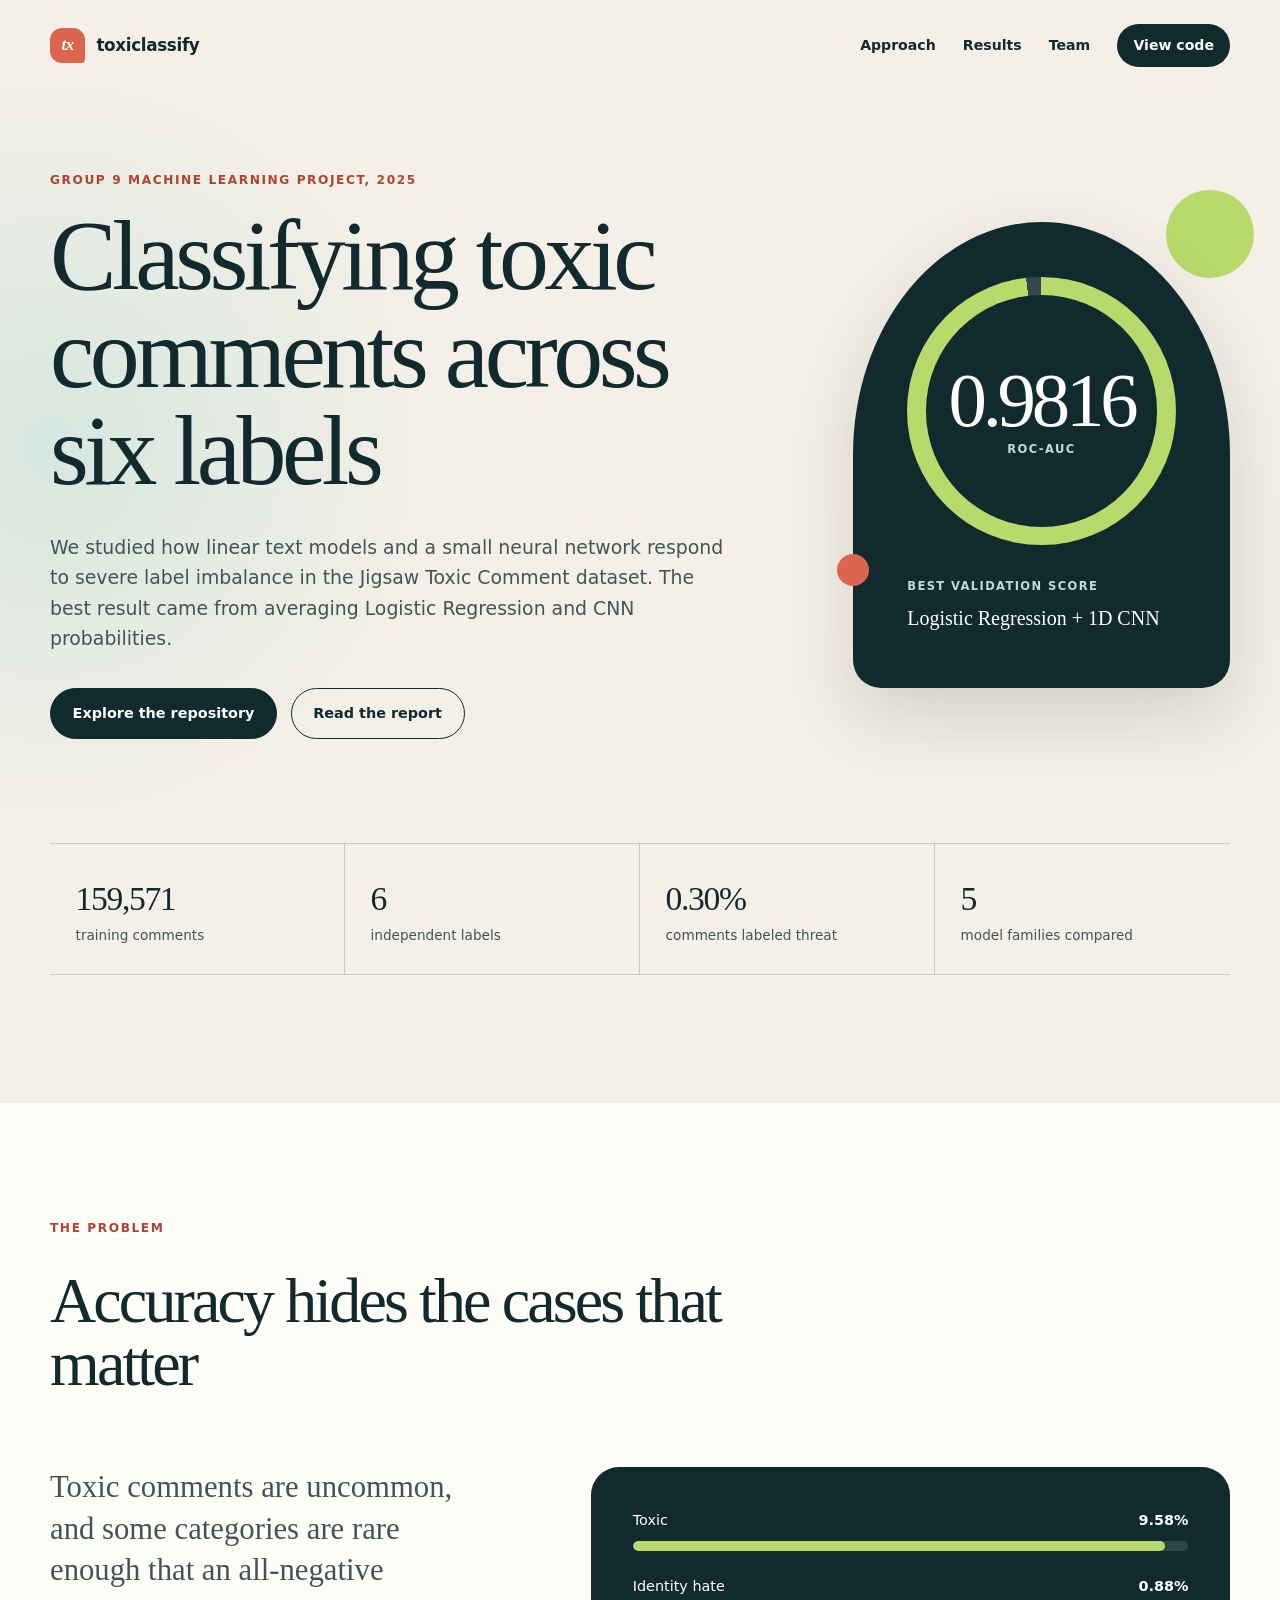
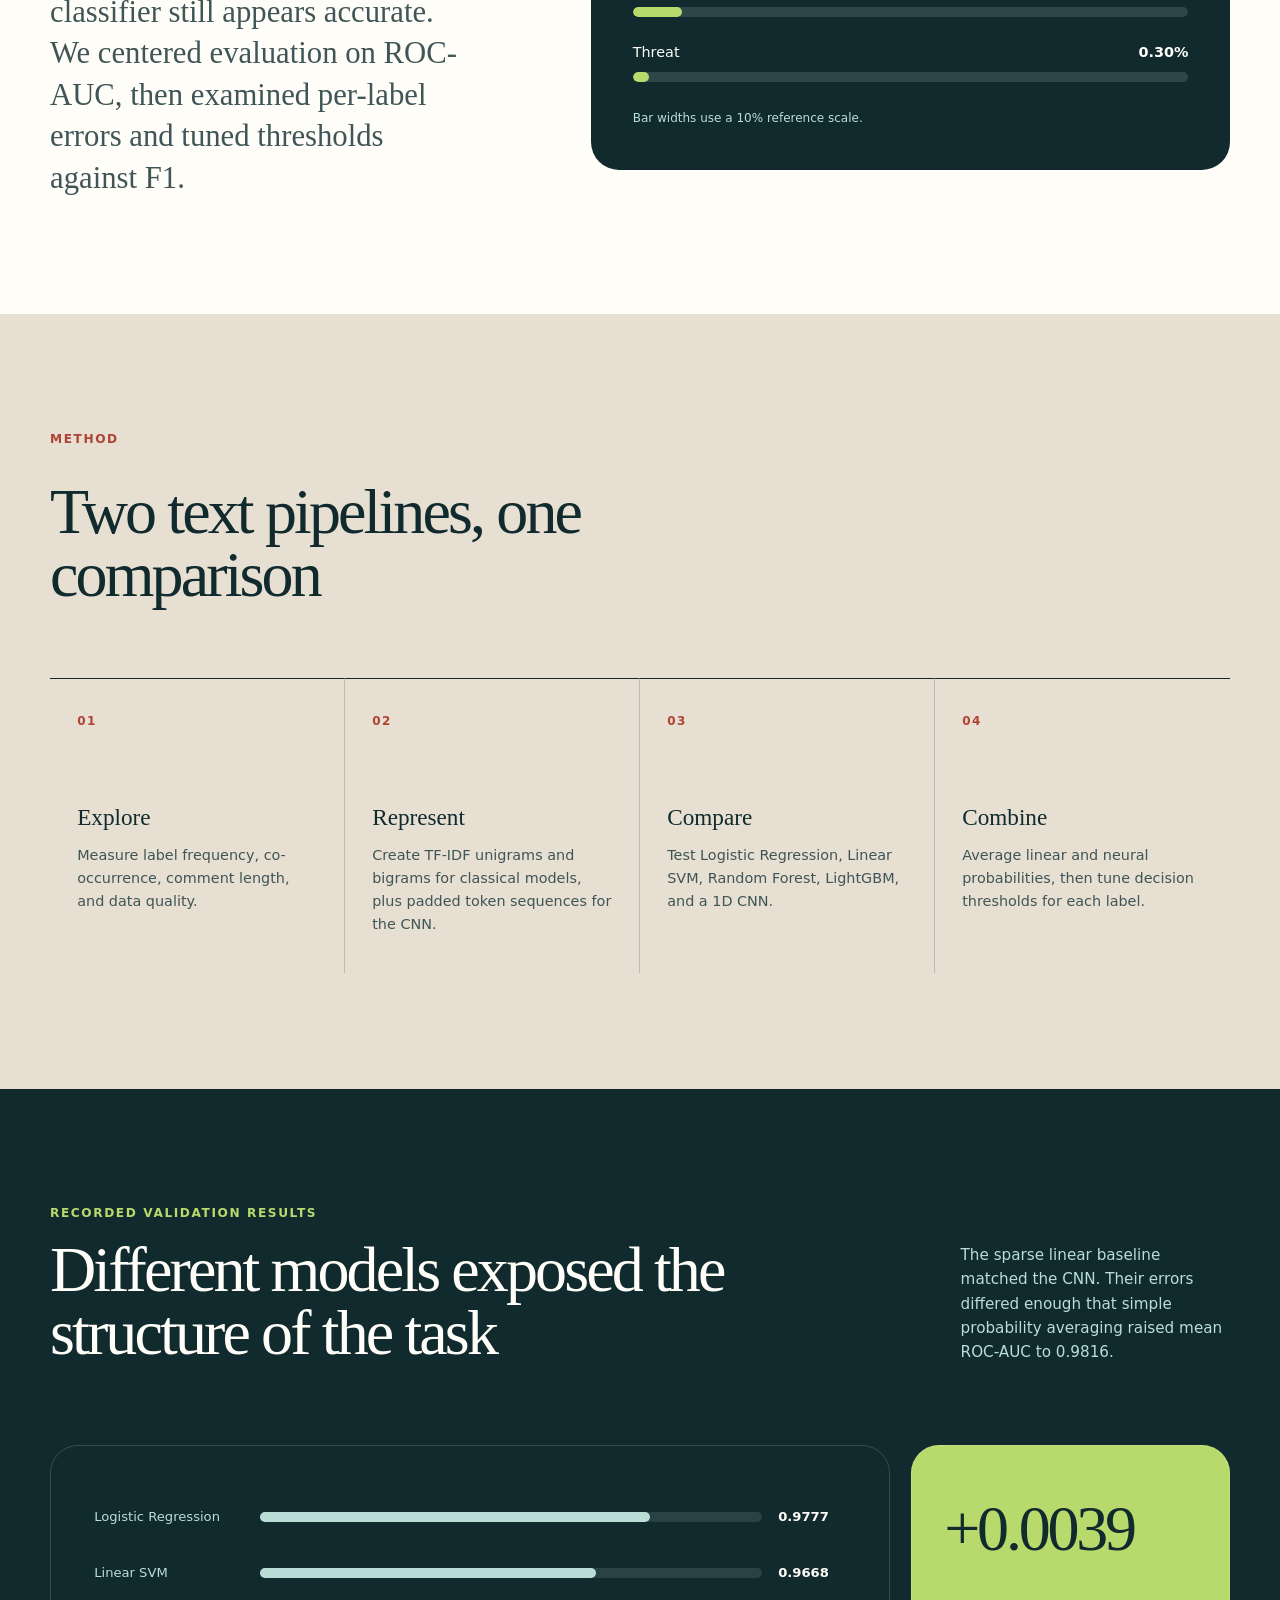
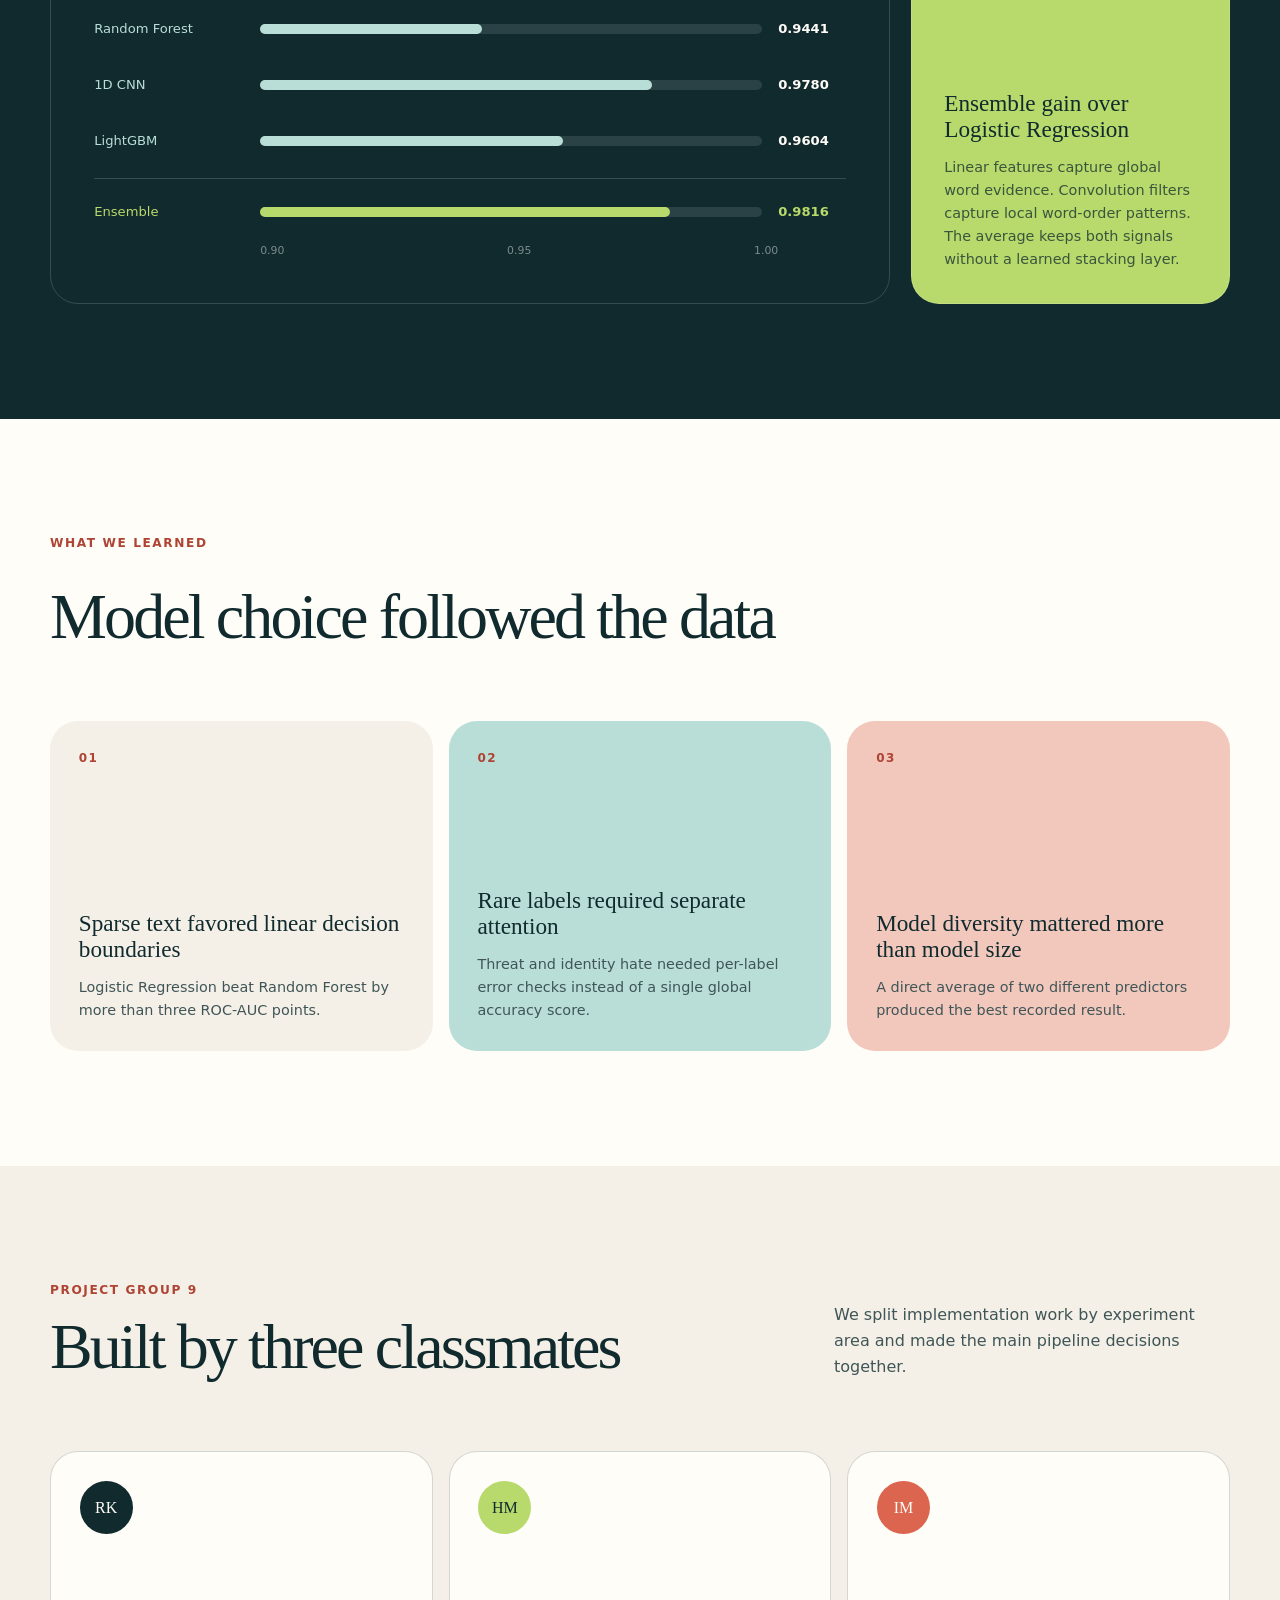
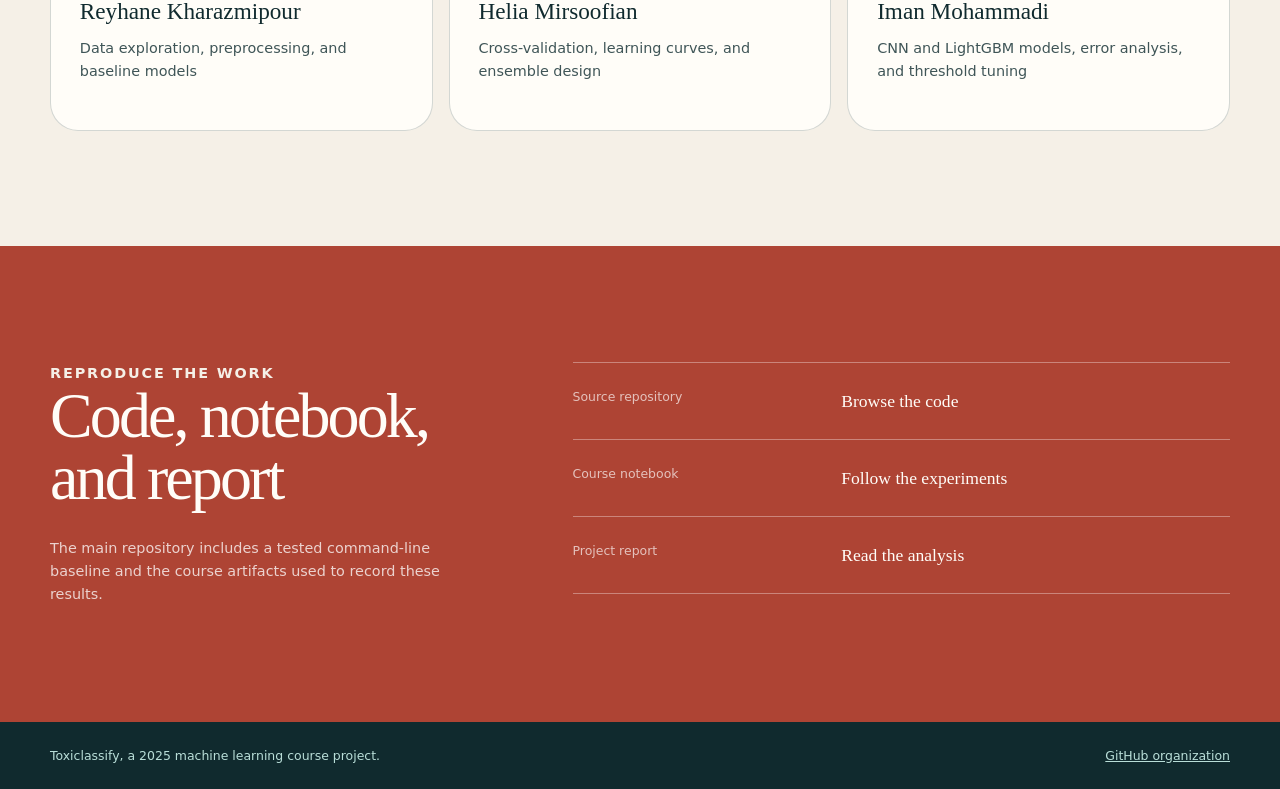
==== index.html @ 9404606c "Build project website Co-authored-by: Reyhane Kharazmipour <52654370+reyhanekhp@users.noreply.github" ====
<!doctype html>
<html lang="en">
  <head>
    <meta charset="utf-8">
    <meta name="viewport" content="width=device-width, initial-scale=1">
    <meta name="theme-color" content="#102a2e">
    <meta
      name="description"
      content="Toxiclassify is a course project comparing classical and neural models for multilabel toxic comment classification."
    >
    <meta property="og:type" content="website">
    <meta property="og:title" content="Toxiclassify">
    <meta
      property="og:description"
      content="Six-label toxic comment classification with TF-IDF, a 1D CNN, LightGBM, and ensembling."
    >
    <meta property="og:url" content="https://toxiclassify.github.io/">
    <meta name="twitter:card" content="summary">
    <link rel="canonical" href="https://toxiclassify.github.io/">
    <link rel="stylesheet" href="styles.css">
    <title>Toxiclassify | Toxic comment classification</title>
  </head>
  <body>
    <a class="skip-link" href="#main-content">Skip to the project</a>

    <header class="site-header">
      <a class="brand" href="#top" aria-label="Toxiclassify home">
        <span class="brand-mark" aria-hidden="true">tx</span>
        <span>toxiclassify</span>
      </a>
      <nav aria-label="Primary navigation">
        <a href="#approach">Approach</a>
        <a href="#results">Results</a>
        <a href="#team">Team</a>
        <a class="nav-code" href="https://github.com/toxiclassify/Main">View code</a>
      </nav>
    </header>

    <main id="main-content">
      <section class="hero" id="top">
        <div class="hero-copy">
          <p class="eyebrow">Group 9 machine learning project, 2025</p>
          <h1>Classifying toxic comments across six labels</h1>
          <p class="hero-lead">
            We studied how linear text models and a small neural network respond to severe label imbalance in the Jigsaw Toxic Comment dataset. The best result came from averaging Logistic Regression and CNN probabilities.
          </p>
          <div class="hero-actions">
            <a class="button button-primary" href="https://github.com/toxiclassify/Main">Explore the repository</a>
            <a class="button button-secondary" href="https://github.com/toxiclassify/Main/blob/main/report/toxic_comment_classification_report.pdf">Read the report</a>
          </div>
        </div>

        <aside class="score-card" aria-labelledby="best-score-title">
          <div class="score-orbit" aria-hidden="true">
            <div class="score-center">
              <strong>0.9816</strong>
              <span>ROC-AUC</span>
            </div>
          </div>
          <div>
            <p class="score-label" id="best-score-title">Best validation score</p>
            <p class="score-detail">Logistic Regression + 1D CNN</p>
          </div>
        </aside>
      </section>

      <section class="project-facts" aria-label="Dataset summary">
        <div><strong>159,571</strong><span>training comments</span></div>
        <div><strong>6</strong><span>independent labels</span></div>
        <div><strong>0.30%</strong><span>comments labeled threat</span></div>
        <div><strong>5</strong><span>model families compared</span></div>
      </section>

      <section class="section challenge" id="approach">
        <div class="section-heading">
          <p class="eyebrow">The problem</p>
          <h2>Accuracy hides the cases that matter</h2>
        </div>
        <div class="challenge-grid">
          <p class="section-intro">
            Toxic comments are uncommon, and some categories are rare enough that an all-negative classifier still appears accurate. We centered evaluation on ROC-AUC, then examined per-label errors and tuned thresholds against F1.
          </p>
          <div class="imbalance-panel" aria-label="Selected label frequencies">
            <div class="frequency">
              <div class="frequency-label"><span>Toxic</span><strong>9.58%</strong></div>
              <div class="frequency-track"><span style="width: 95.8%"></span></div>
            </div>
            <div class="frequency">
              <div class="frequency-label"><span>Identity hate</span><strong>0.88%</strong></div>
              <div class="frequency-track"><span style="width: 8.8%"></span></div>
            </div>
            <div class="frequency">
              <div class="frequency-label"><span>Threat</span><strong>0.30%</strong></div>
              <div class="frequency-track"><span style="width: 3%"></span></div>
            </div>
            <p>Bar widths use a 10% reference scale.</p>
          </div>
        </div>
      </section>

      <section class="section method-section" aria-labelledby="method-title">
        <div class="section-heading compact">
          <p class="eyebrow">Method</p>
          <h2 id="method-title">Two text pipelines, one comparison</h2>
        </div>
        <ol class="method-grid">
          <li>
            <span class="step-number">01</span>
            <h3>Explore</h3>
            <p>Measure label frequency, co-occurrence, comment length, and data quality.</p>
          </li>
          <li>
            <span class="step-number">02</span>
            <h3>Represent</h3>
            <p>Create TF-IDF unigrams and bigrams for classical models, plus padded token sequences for the CNN.</p>
          </li>
          <li>
            <span class="step-number">03</span>
            <h3>Compare</h3>
            <p>Test Logistic Regression, Linear SVM, Random Forest, LightGBM, and a 1D CNN.</p>
          </li>
          <li>
            <span class="step-number">04</span>
            <h3>Combine</h3>
            <p>Average linear and neural probabilities, then tune decision thresholds for each label.</p>
          </li>
        </ol>
      </section>

      <section class="section results-section" id="results">
        <div class="section-heading results-heading">
          <div>
            <p class="eyebrow">Recorded validation results</p>
            <h2>Different models exposed the structure of the task</h2>
          </div>
          <p>
            The sparse linear baseline matched the CNN. Their errors differed enough that simple probability averaging raised mean ROC-AUC to 0.9816.
          </p>
        </div>

        <div class="results-layout">
          <div
            class="model-chart"
            role="img"
            aria-label="Mean ROC-AUC by model: Logistic Regression 0.9777, Linear SVM 0.9668, Random Forest 0.9441, CNN 0.9780, LightGBM 0.9604, and ensemble 0.9816."
          >
            <div class="chart-row">
              <span class="model-name">Logistic Regression</span>
              <div class="bar-track"><span class="bar" style="--score: 77.7%"></span></div>
              <strong>0.9777</strong>
            </div>
            <div class="chart-row">
              <span class="model-name">Linear SVM</span>
              <div class="bar-track"><span class="bar" style="--score: 66.8%"></span></div>
              <strong>0.9668</strong>
            </div>
            <div class="chart-row">
              <span class="model-name">Random Forest</span>
              <div class="bar-track"><span class="bar" style="--score: 44.1%"></span></div>
              <strong>0.9441</strong>
            </div>
            <div class="chart-row">
              <span class="model-name">1D CNN</span>
              <div class="bar-track"><span class="bar" style="--score: 78%"></span></div>
              <strong>0.9780</strong>
            </div>
            <div class="chart-row">
              <span class="model-name">LightGBM</span>
              <div class="bar-track"><span class="bar" style="--score: 60.4%"></span></div>
              <strong>0.9604</strong>
            </div>
            <div class="chart-row best">
              <span class="model-name">Ensemble</span>
              <div class="bar-track"><span class="bar" style="--score: 81.6%"></span></div>
              <strong>0.9816</strong>
            </div>
            <div class="chart-axis" aria-hidden="true">
              <span>0.90</span><span>0.95</span><span>1.00</span>
            </div>
          </div>

          <aside class="finding-card">
            <p class="finding-number">+0.0039</p>
            <h3>Ensemble gain over Logistic Regression</h3>
            <p>
              Linear features capture global word evidence. Convolution filters capture local word-order patterns. The average keeps both signals without a learned stacking layer.
            </p>
          </aside>
        </div>
      </section>

      <section class="section decisions-section">
        <div class="section-heading compact">
          <p class="eyebrow">What we learned</p>
          <h2>Model choice followed the data</h2>
        </div>
        <div class="decision-grid">
          <article>
            <span>01</span>
            <h3>Sparse text favored linear decision boundaries</h3>
            <p>Logistic Regression beat Random Forest by more than three ROC-AUC points.</p>
          </article>
          <article>
            <span>02</span>
            <h3>Rare labels required separate attention</h3>
            <p>Threat and identity hate needed per-label error checks instead of a single global accuracy score.</p>
          </article>
          <article>
            <span>03</span>
            <h3>Model diversity mattered more than model size</h3>
            <p>A direct average of two different predictors produced the best recorded result.</p>
          </article>
        </div>
      </section>

      <section class="section team-section" id="team">
        <div class="section-heading team-heading">
          <div>
            <p class="eyebrow">Project Group 9</p>
            <h2>Built by three classmates</h2>
          </div>
          <p>We split implementation work by experiment area and made the main pipeline decisions together.</p>
        </div>
        <div class="team-grid">
          <article class="person-card">
            <span class="initials" aria-hidden="true">RK</span>
            <h3>Reyhane Kharazmipour</h3>
            <p>Data exploration, preprocessing, and baseline models</p>
          </article>
          <article class="person-card">
            <span class="initials" aria-hidden="true">HM</span>
            <h3>Helia Mirsoofian</h3>
            <p>Cross-validation, learning curves, and ensemble design</p>
          </article>
          <article class="person-card">
            <span class="initials" aria-hidden="true">IM</span>
            <h3>Iman Mohammadi</h3>
            <p>CNN and LightGBM models, error analysis, and threshold tuning</p>
          </article>
        </div>
      </section>

      <section class="section resources-section" aria-labelledby="resources-title">
        <div>
          <p class="eyebrow">Reproduce the work</p>
          <h2 id="resources-title">Code, notebook, and report</h2>
          <p>The main repository includes a tested command-line baseline and the course artifacts used to record these results.</p>
        </div>
        <div class="resource-links">
          <a href="https://github.com/toxiclassify/Main">
            <span>Source repository</span>
            <strong>Browse the code</strong>
          </a>
          <a href="https://github.com/toxiclassify/Main/blob/main/notebooks/toxic_comment_classification.ipynb">
            <span>Course notebook</span>
            <strong>Follow the experiments</strong>
          </a>
          <a href="https://github.com/toxiclassify/Main/blob/main/report/toxic_comment_classification_report.pdf">
            <span>Project report</span>
            <strong>Read the analysis</strong>
          </a>
        </div>
      </section>
    </main>

    <footer>
      <p>Toxiclassify, a 2025 machine learning course project.</p>
      <a href="https://github.com/toxiclassify">GitHub organization</a>
    </footer>
  </body>
</html>
---- styles.css ----
:root {
  --ink: #102a2e;
  --ink-soft: #3f5557;
  --paper: #f5f0e7;
  --paper-deep: #e7dfd1;
  --white: #fffdf8;
  --coral: #db654f;
  --coral-dark: #ae4434;
  --lime: #b8d96b;
  --aqua: #b9ded8;
  --line: rgba(16, 42, 46, 0.18);
  --shadow: 0 28px 70px rgba(16, 42, 46, 0.16);
  --radius: 28px;
}

* {
  box-sizing: border-box;
}

html {
  scroll-behavior: smooth;
}

body {
  margin: 0;
  color: var(--ink);
  background:
    radial-gradient(circle at 4% 8%, rgba(185, 222, 216, 0.5), transparent 25rem),
    var(--paper);
  font-family: Inter, ui-sans-serif, system-ui, -apple-system, BlinkMacSystemFont, "Segoe UI", sans-serif;
  line-height: 1.6;
}

a {
  color: inherit;
}

.skip-link {
  position: fixed;
  top: 0.75rem;
  left: 0.75rem;
  z-index: 100;
  padding: 0.7rem 1rem;
  color: var(--white);
  background: var(--ink);
  border-radius: 999px;
  transform: translateY(-160%);
  transition: transform 160ms ease;
}

.skip-link:focus {
  transform: translateY(0);
}

.site-header {
  width: min(1180px, calc(100% - 2.5rem));
  margin: 0 auto;
  padding: 1.5rem 0;
  display: flex;
  align-items: center;
  justify-content: space-between;
  gap: 2rem;
}

.brand {
  display: inline-flex;
  align-items: center;
  gap: 0.7rem;
  font-size: 1.05rem;
  font-weight: 800;
  letter-spacing: -0.02em;
  text-decoration: none;
}

.brand-mark {
  width: 2.2rem;
  aspect-ratio: 1;
  display: grid;
  place-items: center;
  color: var(--white);
  background: var(--coral);
  border-radius: 0.75rem 0.75rem 0.25rem 0.75rem;
  font-family: Georgia, "Times New Roman", serif;
  font-size: 1.05rem;
  font-style: italic;
}

nav {
  display: flex;
  align-items: center;
  gap: 1.7rem;
  font-size: 0.88rem;
  font-weight: 700;
}

nav a {
  text-decoration: none;
}

nav a:not(.nav-code):hover,
nav a:not(.nav-code):focus-visible {
  color: var(--coral-dark);
}

.nav-code {
  padding: 0.65rem 1rem;
  color: var(--white);
  background: var(--ink);
  border-radius: 999px;
}

.nav-code:hover,
.nav-code:focus-visible {
  background: var(--coral-dark);
}

main {
  overflow: hidden;
}

.hero {
  width: min(1180px, calc(100% - 2.5rem));
  min-height: 690px;
  margin: 0 auto;
  display: grid;
  grid-template-columns: minmax(0, 1.3fr) minmax(320px, 0.7fr);
  align-items: center;
  gap: clamp(3rem, 8vw, 8rem);
  padding: 5rem 0 6.5rem;
}

.eyebrow {
  margin: 0 0 1rem;
  color: var(--coral-dark);
  font-size: 0.76rem;
  font-weight: 850;
  letter-spacing: 0.13em;
  text-transform: uppercase;
}

h1,
h2 {
  margin: 0;
  font-family: Georgia, "Times New Roman", serif;
  font-weight: 500;
  letter-spacing: -0.045em;
  line-height: 0.98;
}

h1 {
  max-width: 760px;
  font-size: clamp(3.7rem, 7.8vw, 7.1rem);
}

h2 {
  max-width: 760px;
  font-size: clamp(2.45rem, 5vw, 4.8rem);
}

.hero-lead {
  max-width: 690px;
  margin: 2rem 0 0;
  color: var(--ink-soft);
  font-size: clamp(1rem, 1.5vw, 1.18rem);
}

.hero-actions {
  margin-top: 2.2rem;
  display: flex;
  flex-wrap: wrap;
  gap: 0.85rem;
}

.button {
  display: inline-flex;
  align-items: center;
  justify-content: center;
  min-height: 3.2rem;
  padding: 0.8rem 1.35rem;
  border: 1px solid var(--ink);
  border-radius: 999px;
  font-size: 0.9rem;
  font-weight: 800;
  text-decoration: none;
  transition: transform 160ms ease, background 160ms ease, color 160ms ease;
}

.button:hover,
.button:focus-visible {
  transform: translateY(-2px);
}

.button-primary {
  color: var(--white);
  background: var(--ink);
}

.button-primary:hover,
.button-primary:focus-visible {
  background: var(--coral-dark);
  border-color: var(--coral-dark);
}

.button-secondary:hover,
.button-secondary:focus-visible {
  color: var(--white);
  background: var(--ink);
}

.score-card {
  position: relative;
  padding: clamp(2rem, 5vw, 3.4rem);
  display: grid;
  gap: 2rem;
  color: var(--white);
  background: var(--ink);
  border-radius: 50% 50% var(--radius) var(--radius);
  box-shadow: var(--shadow);
}

.score-card::before,
.score-card::after {
  position: absolute;
  content: "";
  border-radius: 50%;
}

.score-card::before {
  width: 5.5rem;
  height: 5.5rem;
  top: -2rem;
  right: -1.5rem;
  z-index: -1;
  background: var(--lime);
}

.score-card::after {
  width: 2rem;
  height: 2rem;
  bottom: 22%;
  left: -1rem;
  background: var(--coral);
}

.score-orbit {
  width: min(100%, 290px);
  margin: 0 auto;
  aspect-ratio: 1;
  padding: 1.15rem;
  display: grid;
  place-items: center;
  background: conic-gradient(var(--lime) 0 98.16%, rgba(255, 255, 255, 0.14) 98.16% 100%);
  border-radius: 50%;
}

.score-center {
  width: 100%;
  height: 100%;
  display: grid;
  place-content: center;
  text-align: center;
  background: var(--ink);
  border-radius: 50%;
}

.score-center strong {
  font-family: Georgia, "Times New Roman", serif;
  font-size: clamp(2.8rem, 6vw, 4.9rem);
  font-weight: 500;
  letter-spacing: -0.055em;
  line-height: 1;
}

.score-center span,
.score-label {
  color: var(--aqua);
  font-size: 0.72rem;
  font-weight: 850;
  letter-spacing: 0.12em;
  text-transform: uppercase;
}

.score-label,
.score-detail {
  margin: 0;
}

.score-detail {
  margin-top: 0.4rem;
  font-family: Georgia, "Times New Roman", serif;
  font-size: 1.25rem;
}

.project-facts {
  width: min(1180px, calc(100% - 2.5rem));
  margin: 0 auto 8rem;
  display: grid;
  grid-template-columns: repeat(4, 1fr);
  border-top: 1px solid var(--line);
  border-bottom: 1px solid var(--line);
}

.project-facts div {
  min-height: 130px;
  padding: 1.6rem;
  display: grid;
  align-content: center;
  border-right: 1px solid var(--line);
}

.project-facts div:last-child {
  border-right: 0;
}

.project-facts strong {
  font-family: Georgia, "Times New Roman", serif;
  font-size: 2.1rem;
  font-weight: 500;
  letter-spacing: -0.04em;
}

.project-facts span {
  color: var(--ink-soft);
  font-size: 0.85rem;
}

.section {
  padding: clamp(5rem, 9vw, 9rem) max(1.25rem, calc((100vw - 1180px) / 2));
}

.section-heading {
  display: grid;
  gap: 1rem;
}

.section-heading.compact {
  max-width: 820px;
}

.challenge,
.decisions-section {
  background: var(--white);
}

.challenge-grid {
  margin-top: 4.5rem;
  display: grid;
  grid-template-columns: 0.8fr 1.2fr;
  gap: clamp(3rem, 9vw, 8rem);
  align-items: start;
}

.section-intro {
  margin: 0;
  color: var(--ink-soft);
  font-family: Georgia, "Times New Roman", serif;
  font-size: clamp(1.4rem, 2.4vw, 2rem);
  line-height: 1.35;
}

.imbalance-panel {
  padding: clamp(1.6rem, 4vw, 2.6rem);
  color: var(--white);
  background: var(--ink);
  border-radius: var(--radius);
}

.frequency + .frequency {
  margin-top: 1.5rem;
}

.frequency-label {
  margin-bottom: 0.55rem;
  display: flex;
  justify-content: space-between;
  gap: 1rem;
  font-size: 0.9rem;
}

.frequency-track {
  height: 0.62rem;
  overflow: hidden;
  background: rgba(255, 255, 255, 0.13);
  border-radius: 999px;
}

.frequency-track span {
  display: block;
  height: 100%;
  min-width: 0.6rem;
  background: var(--lime);
  border-radius: inherit;
}

.imbalance-panel > p {
  margin: 1.7rem 0 0;
  color: var(--aqua);
  font-size: 0.75rem;
}

.method-section {
  background: var(--paper-deep);
}

.method-grid {
  margin: 4.5rem 0 0;
  padding: 0;
  display: grid;
  grid-template-columns: repeat(4, 1fr);
  list-style: none;
}

.method-grid li {
  min-height: 295px;
  padding: 1.7rem;
  border-top: 1px solid var(--ink);
  border-right: 1px solid var(--line);
}

.method-grid li:last-child {
  border-right: 0;
}

.step-number,
.decision-grid article > span {
  color: var(--coral-dark);
  font-size: 0.75rem;
  font-weight: 850;
  letter-spacing: 0.12em;
}

.method-grid h3,
.decision-grid h3,
.person-card h3,
.finding-card h3 {
  margin: 4.5rem 0 0.8rem;
  font-family: Georgia, "Times New Roman", serif;
  font-size: 1.45rem;
  font-weight: 500;
  line-height: 1.15;
}

.method-grid p,
.decision-grid p,
.person-card p,
.finding-card p,
.resources-section p {
  margin: 0;
  color: var(--ink-soft);
  font-size: 0.9rem;
}

.results-section {
  color: var(--white);
  background: var(--ink);
}

.results-section .eyebrow {
  color: var(--lime);
}

.results-heading {
  grid-template-columns: 1.5fr 0.5fr;
  align-items: end;
  gap: clamp(3rem, 8vw, 8rem);
}

.results-heading > p {
  margin: 0;
  color: var(--aqua);
  font-size: 0.95rem;
}

.results-layout {
  margin-top: 5rem;
  display: grid;
  grid-template-columns: minmax(0, 1.45fr) minmax(260px, 0.55fr);
  gap: 1.3rem;
}

.model-chart,
.finding-card {
  border: 1px solid rgba(255, 255, 255, 0.16);
  border-radius: var(--radius);
}

.model-chart {
  padding: clamp(1.3rem, 4vw, 2.7rem);
}

.chart-row {
  min-height: 3.5rem;
  display: grid;
  grid-template-columns: 150px 1fr 68px;
  align-items: center;
  gap: 1rem;
  font-size: 0.82rem;
}

.model-name {
  color: var(--aqua);
}

.bar-track {
  height: 0.62rem;
  background: rgba(255, 255, 255, 0.11);
  border-radius: 999px;
}

.bar {
  display: block;
  width: var(--score);
  height: 100%;
  background: var(--aqua);
  border-radius: inherit;
}

.chart-row.best {
  margin-top: 0.6rem;
  padding-top: 0.6rem;
  border-top: 1px solid rgba(255, 255, 255, 0.16);
}

.chart-row.best .bar {
  background: var(--lime);
}

.chart-row.best strong,
.chart-row.best .model-name {
  color: var(--lime);
}

.chart-axis {
  margin: 0.5rem 68px 0 166px;
  display: flex;
  justify-content: space-between;
  color: rgba(255, 255, 255, 0.45);
  font-size: 0.68rem;
}

.finding-card {
  padding: 2rem;
  display: flex;
  flex-direction: column;
  justify-content: flex-end;
  background: var(--lime);
}

.finding-card .finding-number {
  margin: 0 auto auto 0;
  color: var(--ink);
  font-family: Georgia, "Times New Roman", serif;
  font-size: clamp(2.9rem, 5vw, 4.6rem);
  letter-spacing: -0.05em;
}

.finding-card h3 {
  margin-top: 4rem;
  color: var(--ink);
}

.finding-card p {
  color: rgba(16, 42, 46, 0.75);
}

.decision-grid {
  margin-top: 4.5rem;
  display: grid;
  grid-template-columns: repeat(3, 1fr);
  gap: 1rem;
}

.decision-grid article {
  min-height: 330px;
  padding: 1.8rem;
  display: flex;
  flex-direction: column;
  background: var(--paper);
  border-radius: var(--radius);
}

.decision-grid article:nth-child(2) {
  background: var(--aqua);
}

.decision-grid article:nth-child(3) {
  background: #f2c8bc;
}

.decision-grid h3 {
  margin-top: auto;
}

.team-section {
  background: var(--paper);
}

.team-heading {
  grid-template-columns: 1fr 0.55fr;
  align-items: end;
  gap: 4rem;
}

.team-heading > p {
  margin: 0;
  color: var(--ink-soft);
}

.team-grid {
  margin-top: 4.5rem;
  display: grid;
  grid-template-columns: repeat(3, 1fr);
  gap: 1rem;
}

.person-card {
  min-height: 280px;
  padding: 1.8rem;
  background: var(--white);
  border: 1px solid var(--line);
  border-radius: var(--radius);
}

.initials {
  width: 3.3rem;
  aspect-ratio: 1;
  display: grid;
  place-items: center;
  color: var(--white);
  background: var(--ink);
  border-radius: 50%;
  font-family: Georgia, "Times New Roman", serif;
}

.person-card:nth-child(2) .initials {
  color: var(--ink);
  background: var(--lime);
}

.person-card:nth-child(3) .initials {
  background: var(--coral);
}

.person-card h3 {
  margin-top: 4rem;
}

.resources-section {
  display: grid;
  grid-template-columns: 0.75fr 1.25fr;
  gap: clamp(3rem, 10vw, 9rem);
  color: var(--white);
  background: var(--coral-dark);
}

.resources-section .eyebrow {
  color: var(--paper);
}

.resources-section > div > p:last-child {
  max-width: 540px;
  margin-top: 1.7rem;
  color: rgba(255, 255, 255, 0.76);
}

.resource-links {
  border-top: 1px solid rgba(255, 255, 255, 0.35);
}

.resource-links a {
  padding: 1.5rem 0;
  display: grid;
  grid-template-columns: 0.65fr 1fr;
  gap: 1rem;
  border-bottom: 1px solid rgba(255, 255, 255, 0.35);
  text-decoration: none;
}

.resource-links a:hover strong,
.resource-links a:focus-visible strong {
  color: var(--lime);
}

.resource-links span {
  color: rgba(255, 255, 255, 0.67);
  font-size: 0.78rem;
}

.resource-links strong {
  font-family: Georgia, "Times New Roman", serif;
  font-size: 1.1rem;
  font-weight: 500;
}

footer {
  padding: 1.5rem max(1.25rem, calc((100vw - 1180px) / 2));
  display: flex;
  justify-content: space-between;
  gap: 2rem;
  color: var(--aqua);
  background: var(--ink);
  font-size: 0.78rem;
}

footer p {
  margin: 0;
}

footer a:hover,
footer a:focus-visible {
  color: var(--lime);
}

.error-page {
  width: min(760px, calc(100% - 2.5rem));
  min-height: 100vh;
  margin: 0 auto;
  display: grid;
  align-content: center;
  justify-items: start;
  gap: 1.5rem;
}

.error-page h1 {
  max-width: 700px;
}

.error-page p:not(.eyebrow) {
  max-width: 520px;
  margin: 0;
  color: var(--ink-soft);
}

:focus-visible {
  outline: 3px solid var(--lime);
  outline-offset: 3px;
}

@media (max-width: 900px) {
  .hero {
    grid-template-columns: 1fr;
    padding-top: 3rem;
  }

  .score-card {
    width: min(100%, 520px);
    margin: 0 auto;
  }

  .project-facts,
  .method-grid {
    grid-template-columns: repeat(2, 1fr);
  }

  .project-facts div:nth-child(2),
  .method-grid li:nth-child(2) {
    border-right: 0;
  }

  .project-facts div:nth-child(-n + 2),
  .method-grid li:nth-child(-n + 2) {
    border-bottom: 1px solid var(--line);
  }

  .challenge-grid,
  .results-heading,
  .team-heading,
  .resources-section {
    grid-template-columns: 1fr;
  }

  .results-layout {
    grid-template-columns: 1fr;
  }

  .finding-card {
    min-height: 320px;
  }
}

@media (max-width: 680px) {
  .site-header {
    align-items: flex-start;
  }

  nav {
    justify-content: flex-end;
    flex-wrap: wrap;
    gap: 0.75rem 1rem;
  }

  nav a:not(.nav-code) {
    display: none;
  }

  h1 {
    font-size: clamp(3.2rem, 15vw, 5.3rem);
  }

  .project-facts,
  .method-grid,
  .decision-grid,
  .team-grid {
    grid-template-columns: 1fr;
  }

  .project-facts div,
  .method-grid li {
    border-right: 0;
    border-bottom: 1px solid var(--line);
  }

  .project-facts div:last-child,
  .method-grid li:last-child {
    border-bottom: 0;
  }

  .method-grid li {
    min-height: 230px;
  }

  .chart-row {
    grid-template-columns: 110px 1fr 56px;
    gap: 0.55rem;
    font-size: 0.72rem;
  }

  .chart-axis {
    margin-left: 118px;
    margin-right: 56px;
  }

  .resource-links a {
    grid-template-columns: 1fr;
    gap: 0.2rem;
  }

  footer {
    flex-direction: column;
    gap: 0.5rem;
  }
}

@media (prefers-reduced-motion: reduce) {
  html {
    scroll-behavior: auto;
  }

  *,
  *::before,
  *::after {
    transition-duration: 0.01ms !important;
  }
}
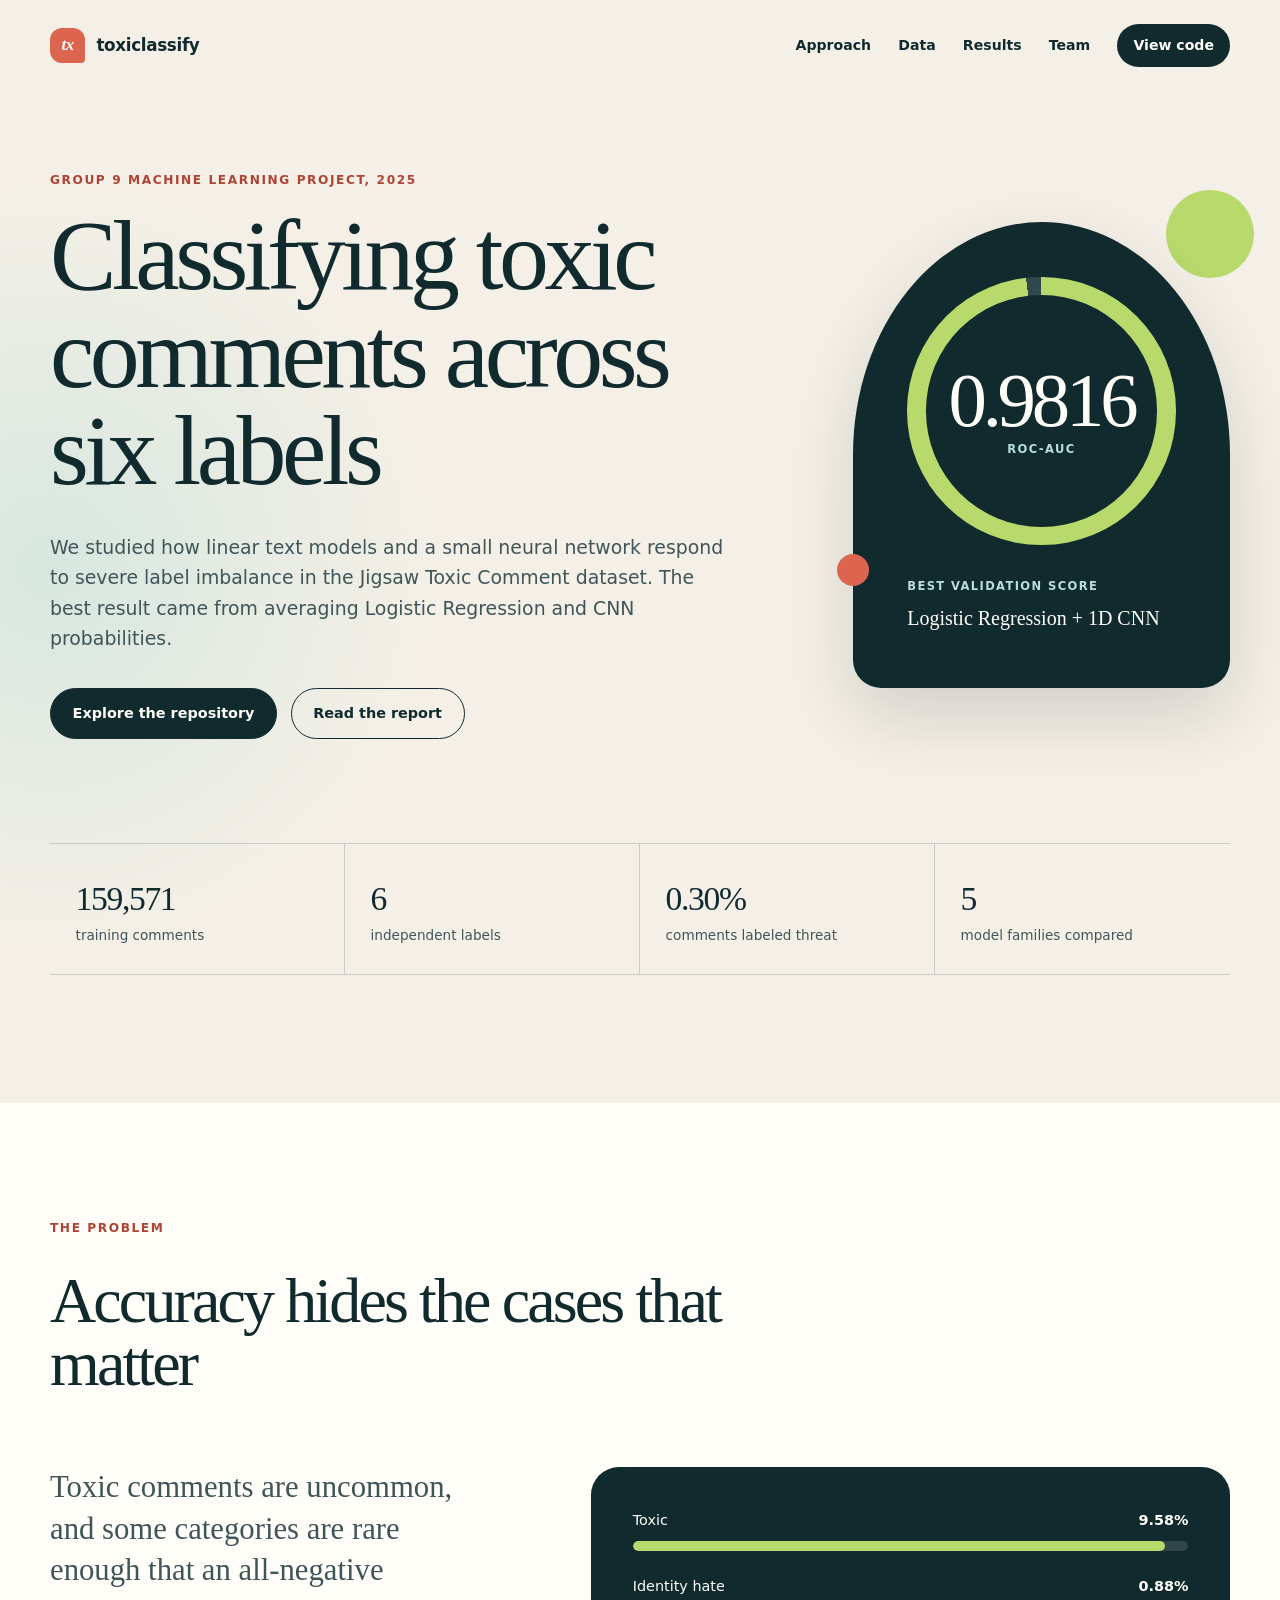
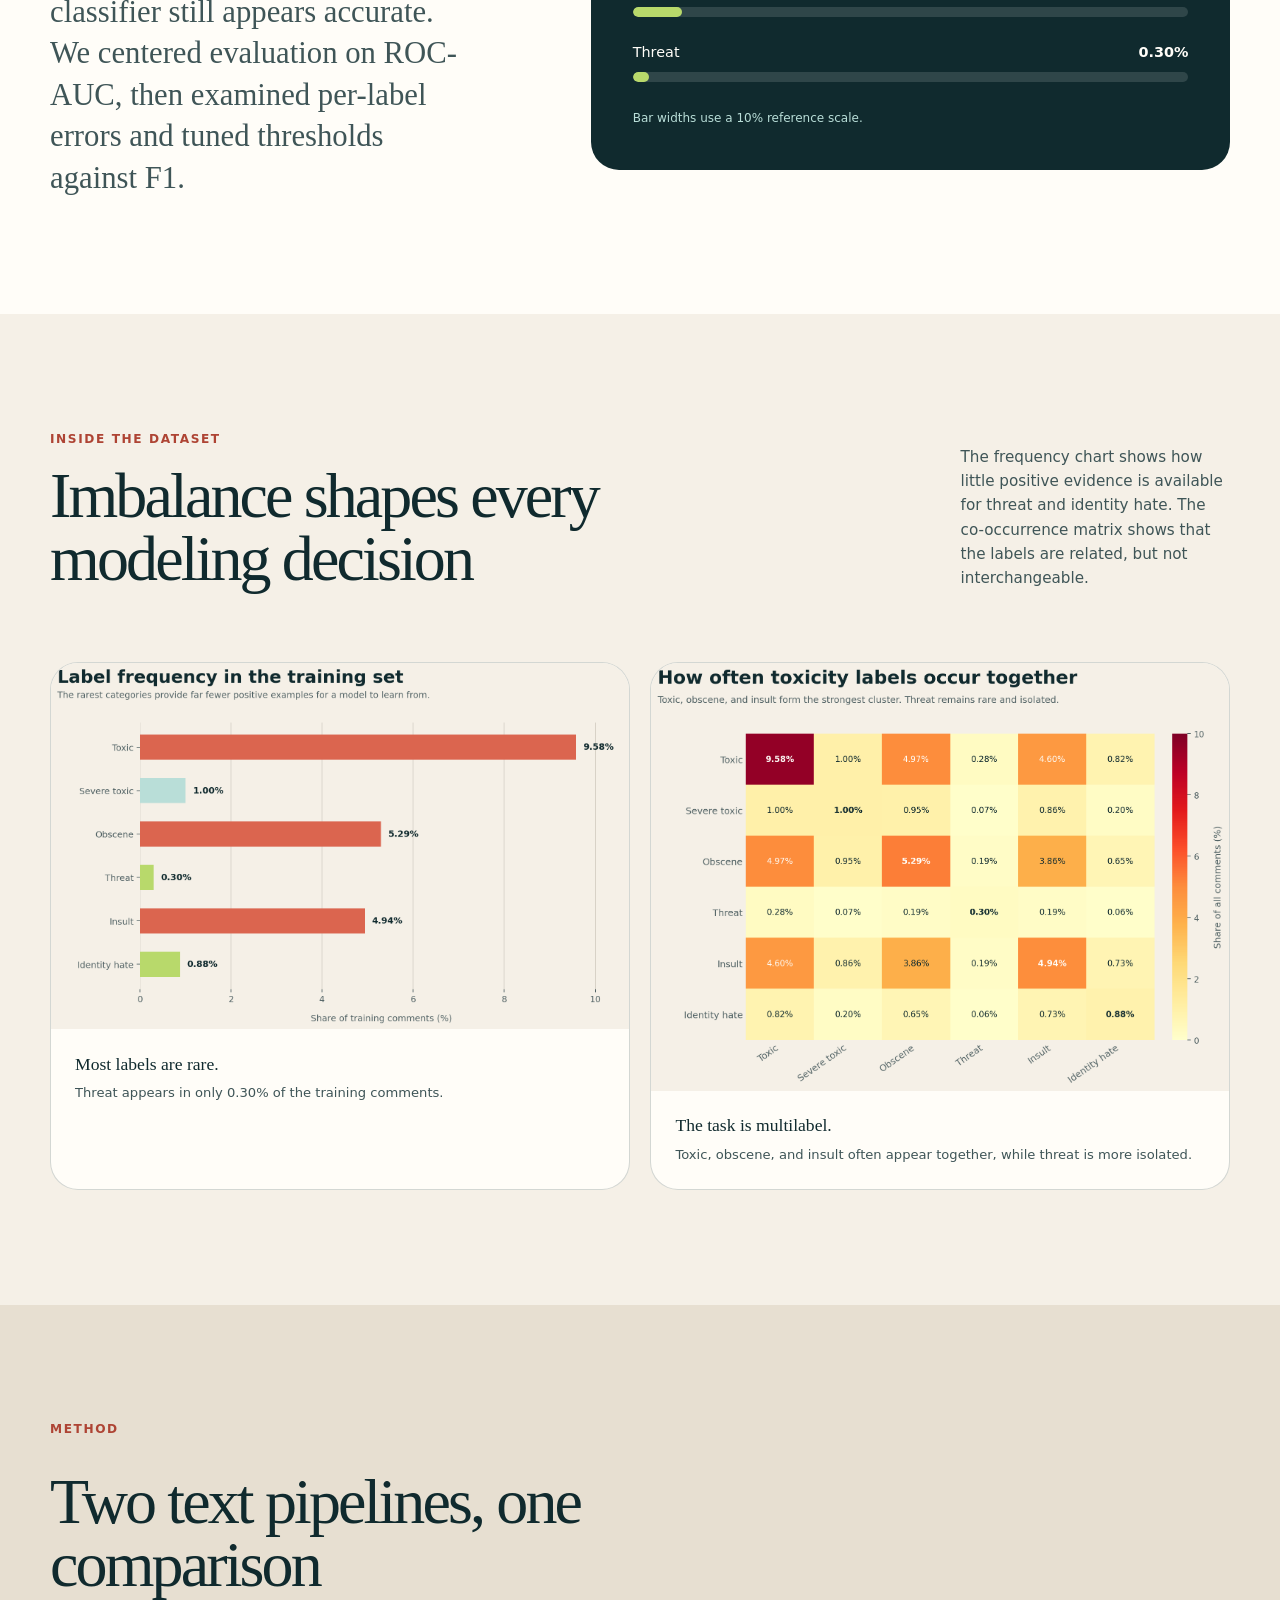
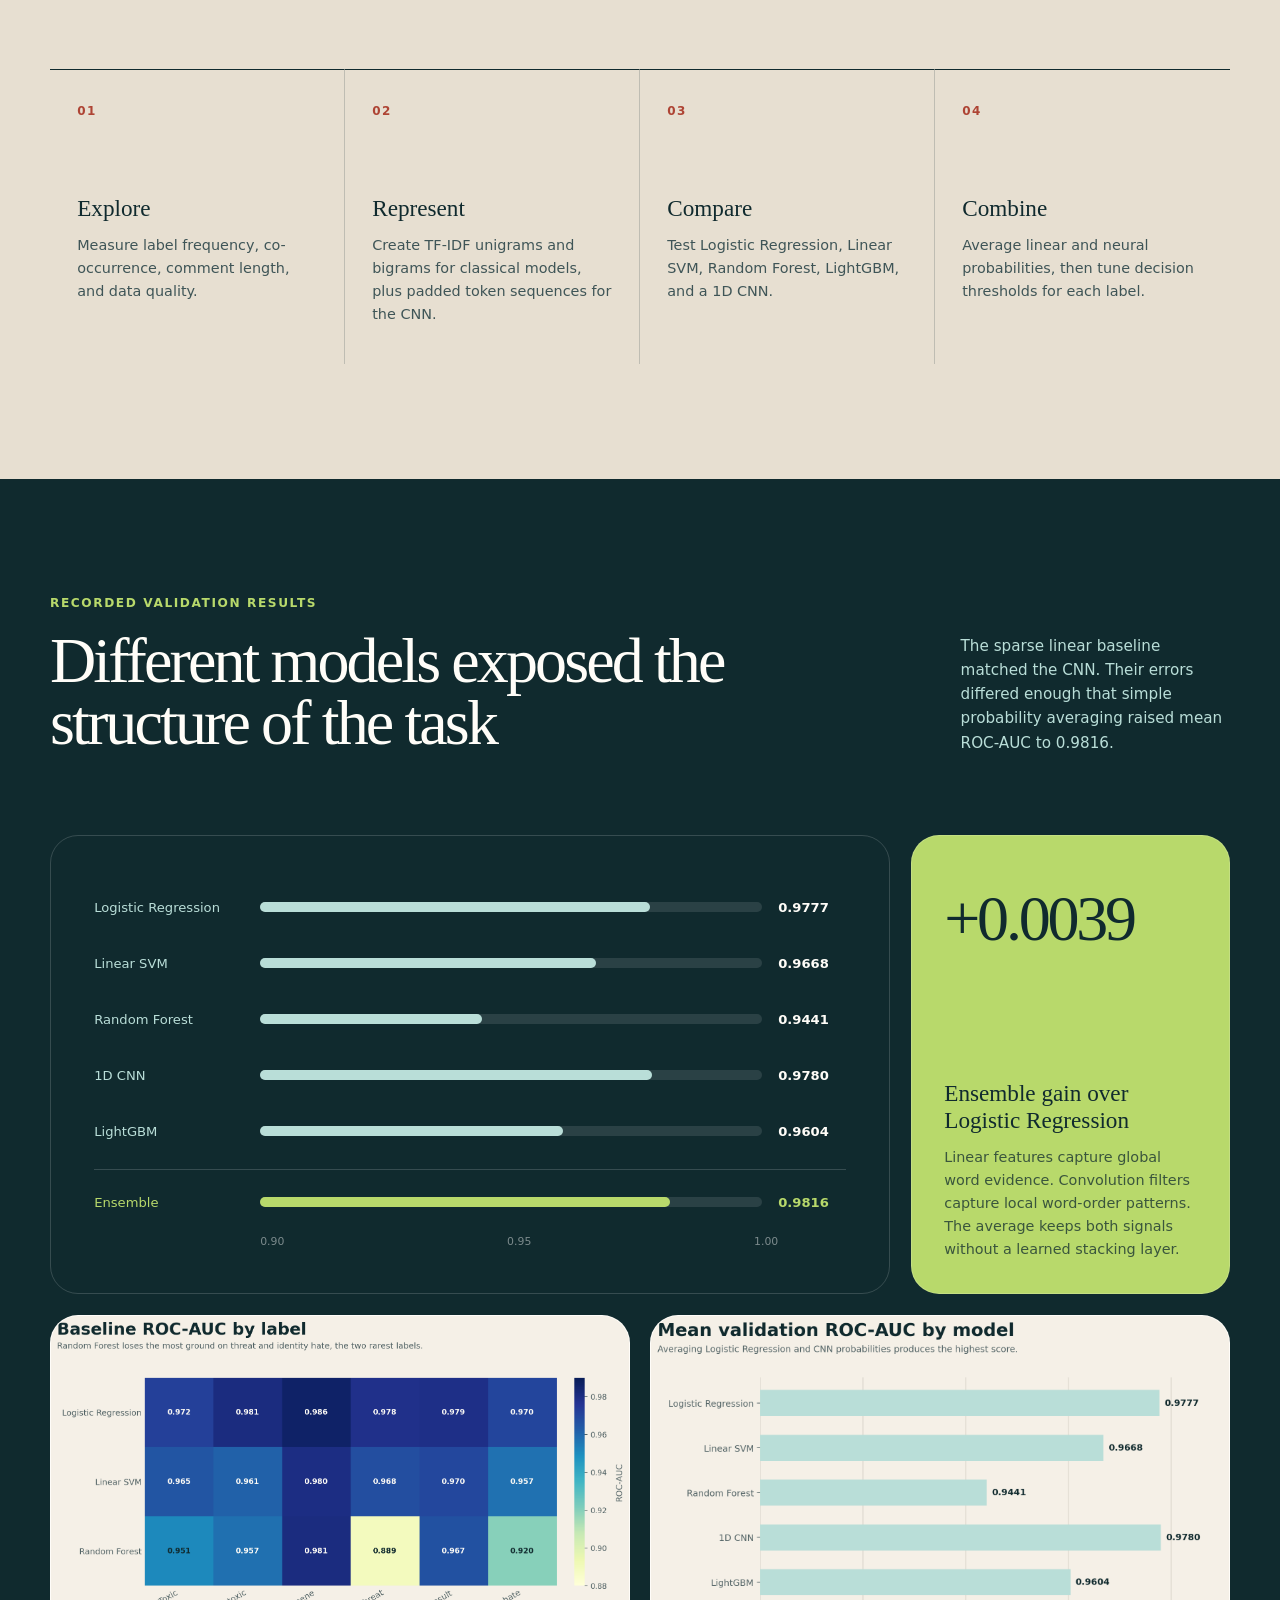
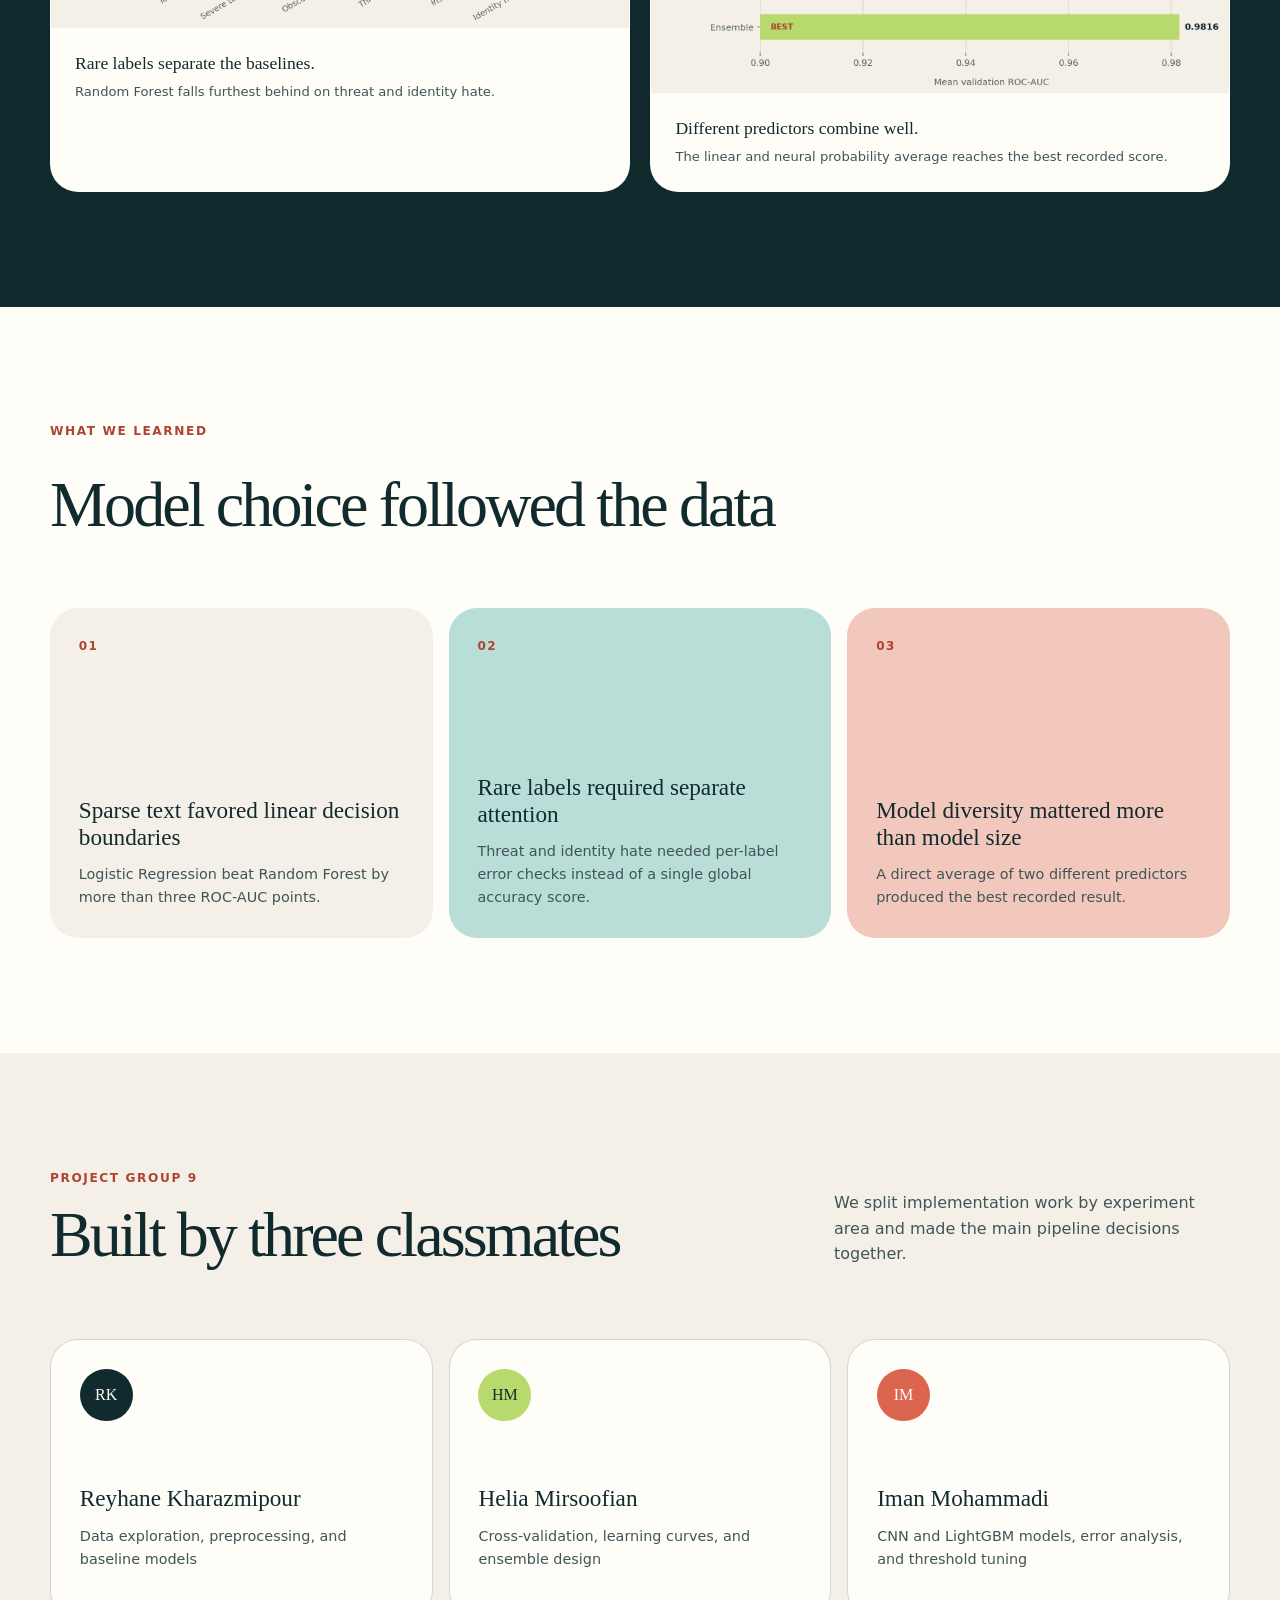
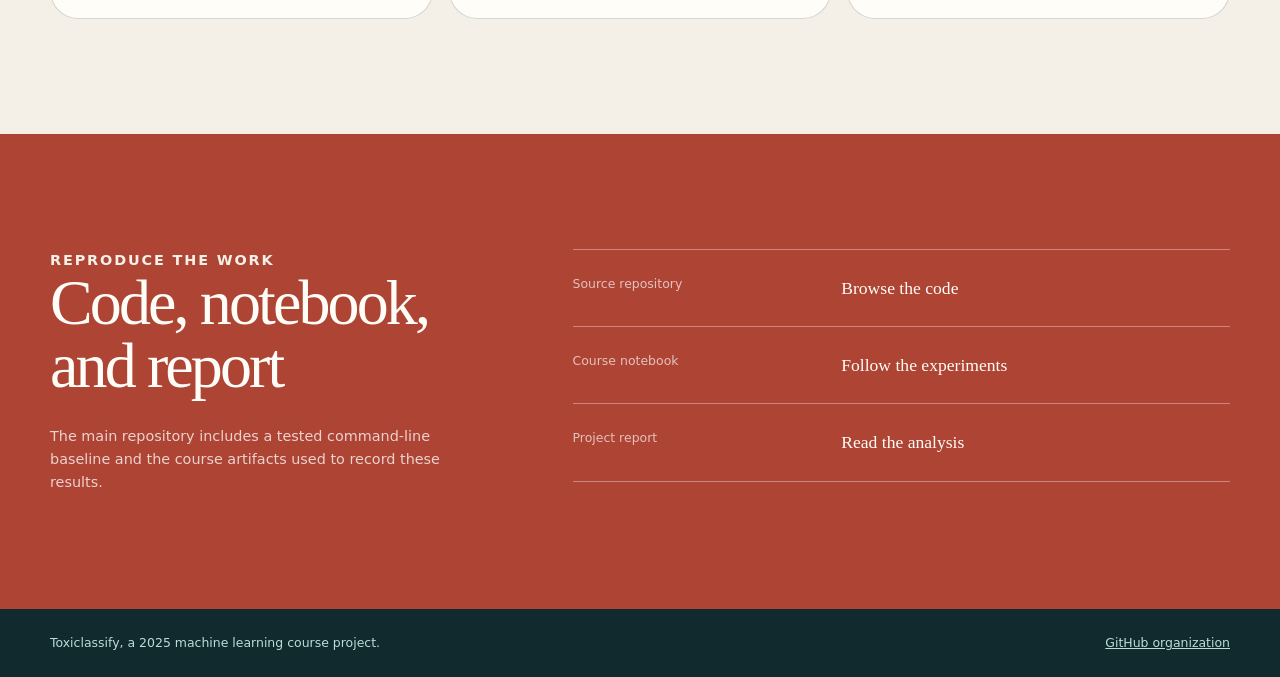
==== commit ffea667f: "Add explanatory figures Co-authored-by: Reyhane Kharazmipour <Reyhanekhpr@gmail.com> Co-authored-by:" ====
--- a/index.html
+++ b/index.html
@@ -30,6 +30,7 @@
       </a>
       <nav aria-label="Primary navigation">
         <a href="#approach">Approach</a>
+        <a href="#data">Data</a>
         <a href="#results">Results</a>
         <a href="#team">Team</a>
         <a class="nav-code" href="https://github.com/toxiclassify/Main">View code</a>
@@ -95,6 +96,48 @@
             </div>
             <p>Bar widths use a 10% reference scale.</p>
           </div>
+        </div>
+      </section>
+
+      <section class="section data-section" id="data">
+        <div class="section-heading data-heading">
+          <div>
+            <p class="eyebrow">Inside the dataset</p>
+            <h2>Imbalance shapes every modeling decision</h2>
+          </div>
+          <p>
+            The frequency chart shows how little positive evidence is available for threat and identity hate. The co-occurrence matrix shows that the labels are related, but not interchangeable.
+          </p>
+        </div>
+        <div class="figure-grid">
+          <figure class="project-figure">
+            <img
+              src="assets/figures/label-imbalance.png"
+              alt="Horizontal bars showing toxic at 9.58 percent, obscene at 5.29 percent, insult at 4.94 percent, severe toxic at 1.00 percent, identity hate at 0.88 percent, and threat at 0.30 percent."
+              width="1638"
+              height="1038"
+              loading="lazy"
+              decoding="async"
+            >
+            <figcaption>
+              <strong>Most labels are rare.</strong>
+              <span>Threat appears in only 0.30% of the training comments.</span>
+            </figcaption>
+          </figure>
+          <figure class="project-figure">
+            <img
+              src="assets/figures/label-cooccurrence.png"
+              alt="Heatmap showing the strongest label overlap among toxic, obscene, and insult, while threat has little overlap with other labels."
+              width="1567"
+              height="1159"
+              loading="lazy"
+              decoding="async"
+            >
+            <figcaption>
+              <strong>The task is multilabel.</strong>
+              <span>Toxic, obscene, and insult often appear together, while threat is more isolated.</span>
+            </figcaption>
+          </figure>
         </div>
       </section>
 
@@ -187,6 +230,36 @@
             </p>
           </aside>
         </div>
+        <div class="results-figure-grid">
+          <figure class="project-figure result-figure">
+            <img
+              src="assets/figures/baseline-by-label.png"
+              alt="Heatmap of per-label ROC-AUC for Logistic Regression, Linear SVM, and Random Forest. Random Forest is weakest on threat at 0.889 and identity hate at 0.920."
+              width="1743"
+              height="940"
+              loading="lazy"
+              decoding="async"
+            >
+            <figcaption>
+              <strong>Rare labels separate the baselines.</strong>
+              <span>Random Forest falls furthest behind on threat and identity hate.</span>
+            </figcaption>
+          </figure>
+          <figure class="project-figure result-figure">
+            <img
+              src="assets/figures/model-comparison.png"
+              alt="Horizontal bars comparing mean ROC-AUC. The ensemble is highest at 0.9816, followed by the CNN at 0.9780 and Logistic Regression at 0.9777."
+              width="1620"
+              height="1056"
+              loading="lazy"
+              decoding="async"
+            >
+            <figcaption>
+              <strong>Different predictors combine well.</strong>
+              <span>The linear and neural probability average reaches the best recorded score.</span>
+            </figcaption>
+          </figure>
+        </div>
       </section>
 
       <section class="section decisions-section">
--- a/styles.css
+++ b/styles.css
@@ -342,6 +342,62 @@
   background: var(--white);
 }
 
+.data-section {
+  background: var(--paper);
+}
+
+.data-heading,
+.results-heading {
+  grid-template-columns: 1.5fr 0.5fr;
+  align-items: end;
+  gap: clamp(3rem, 8vw, 8rem);
+}
+
+.data-heading > p {
+  margin: 0;
+  color: var(--ink-soft);
+  font-size: 0.95rem;
+}
+
+.figure-grid,
+.results-figure-grid {
+  margin-top: 4.5rem;
+  display: grid;
+  grid-template-columns: repeat(2, minmax(0, 1fr));
+  gap: 1.3rem;
+}
+
+.project-figure {
+  margin: 0;
+  overflow: hidden;
+  background: var(--white);
+  border: 1px solid var(--line);
+  border-radius: var(--radius);
+}
+
+.project-figure img {
+  width: 100%;
+  height: auto;
+  display: block;
+}
+
+.project-figure figcaption {
+  padding: 1.3rem 1.5rem 1.5rem;
+  display: grid;
+  gap: 0.25rem;
+}
+
+.project-figure figcaption strong {
+  font-family: Georgia, "Times New Roman", serif;
+  font-size: 1.1rem;
+  font-weight: 500;
+}
+
+.project-figure figcaption span {
+  color: var(--ink-soft);
+  font-size: 0.82rem;
+}
+
 .challenge-grid {
   margin-top: 4.5rem;
   display: grid;
@@ -459,12 +515,6 @@
   color: var(--lime);
 }
 
-.results-heading {
-  grid-template-columns: 1.5fr 0.5fr;
-  align-items: end;
-  gap: clamp(3rem, 8vw, 8rem);
-}
-
 .results-heading > p {
   margin: 0;
   color: var(--aqua);
@@ -561,6 +611,15 @@
 
 .finding-card p {
   color: rgba(16, 42, 46, 0.75);
+}
+
+.results-figure-grid {
+  margin-top: 1.3rem;
+}
+
+.result-figure {
+  color: var(--ink);
+  border-color: rgba(255, 255, 255, 0.16);
 }
 
 .decision-grid {
@@ -763,6 +822,7 @@
   }
 
   .challenge-grid,
+  .data-heading,
   .results-heading,
   .team-heading,
   .resources-section {
@@ -770,6 +830,11 @@
   }
 
   .results-layout {
+    grid-template-columns: 1fr;
+  }
+
+  .figure-grid,
+  .results-figure-grid {
     grid-template-columns: 1fr;
   }
 
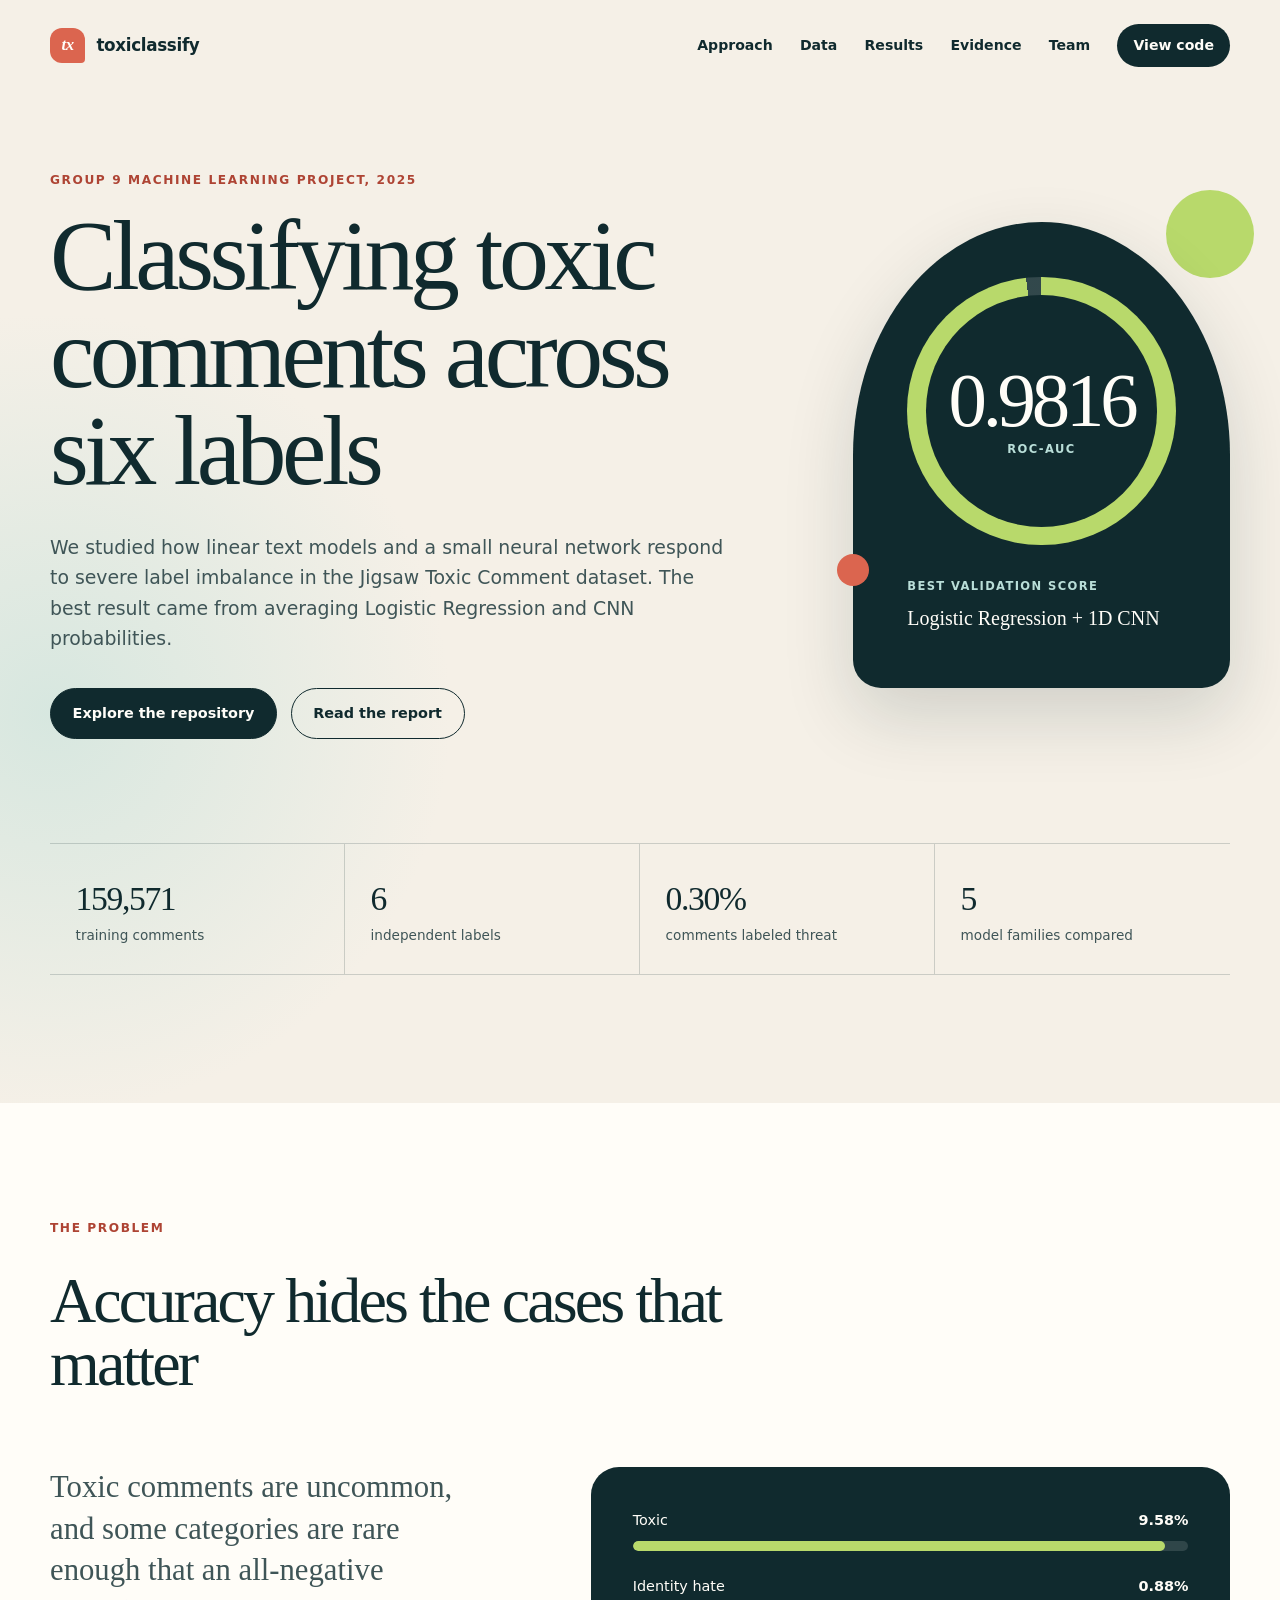
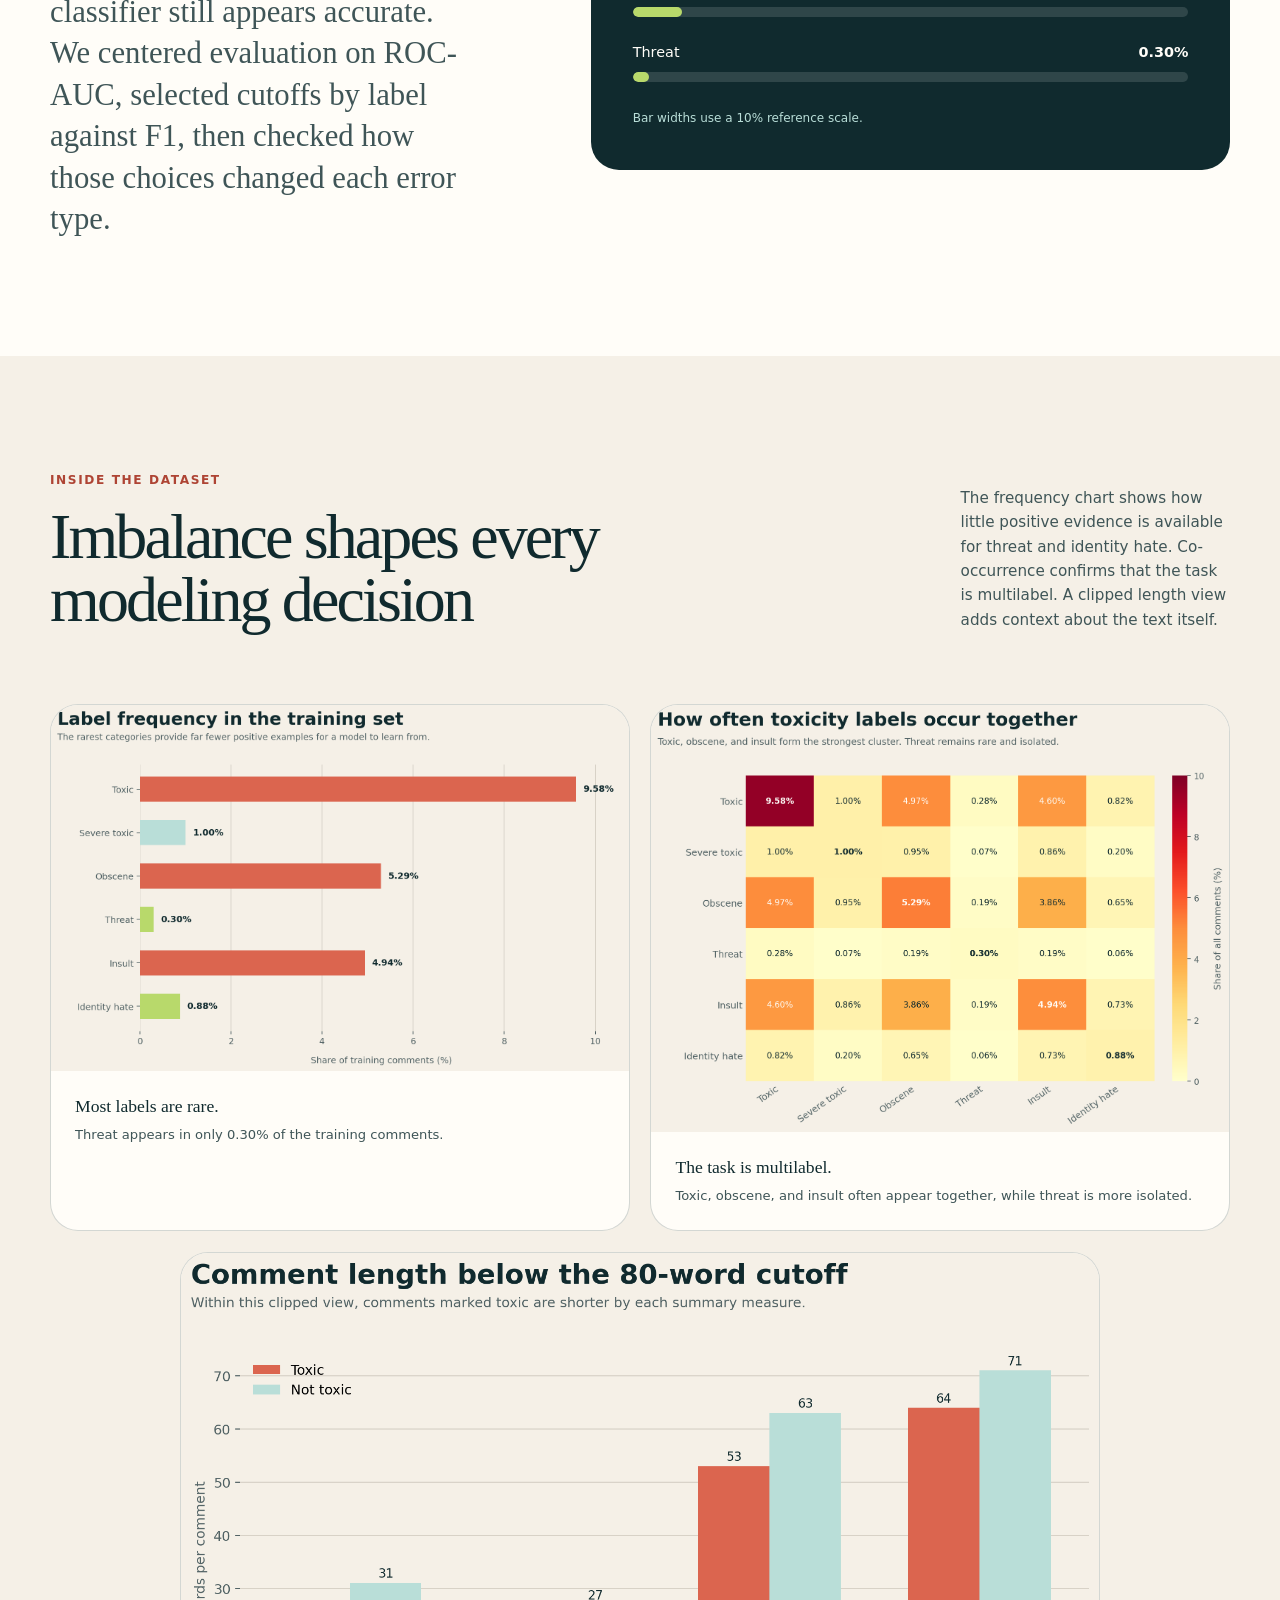
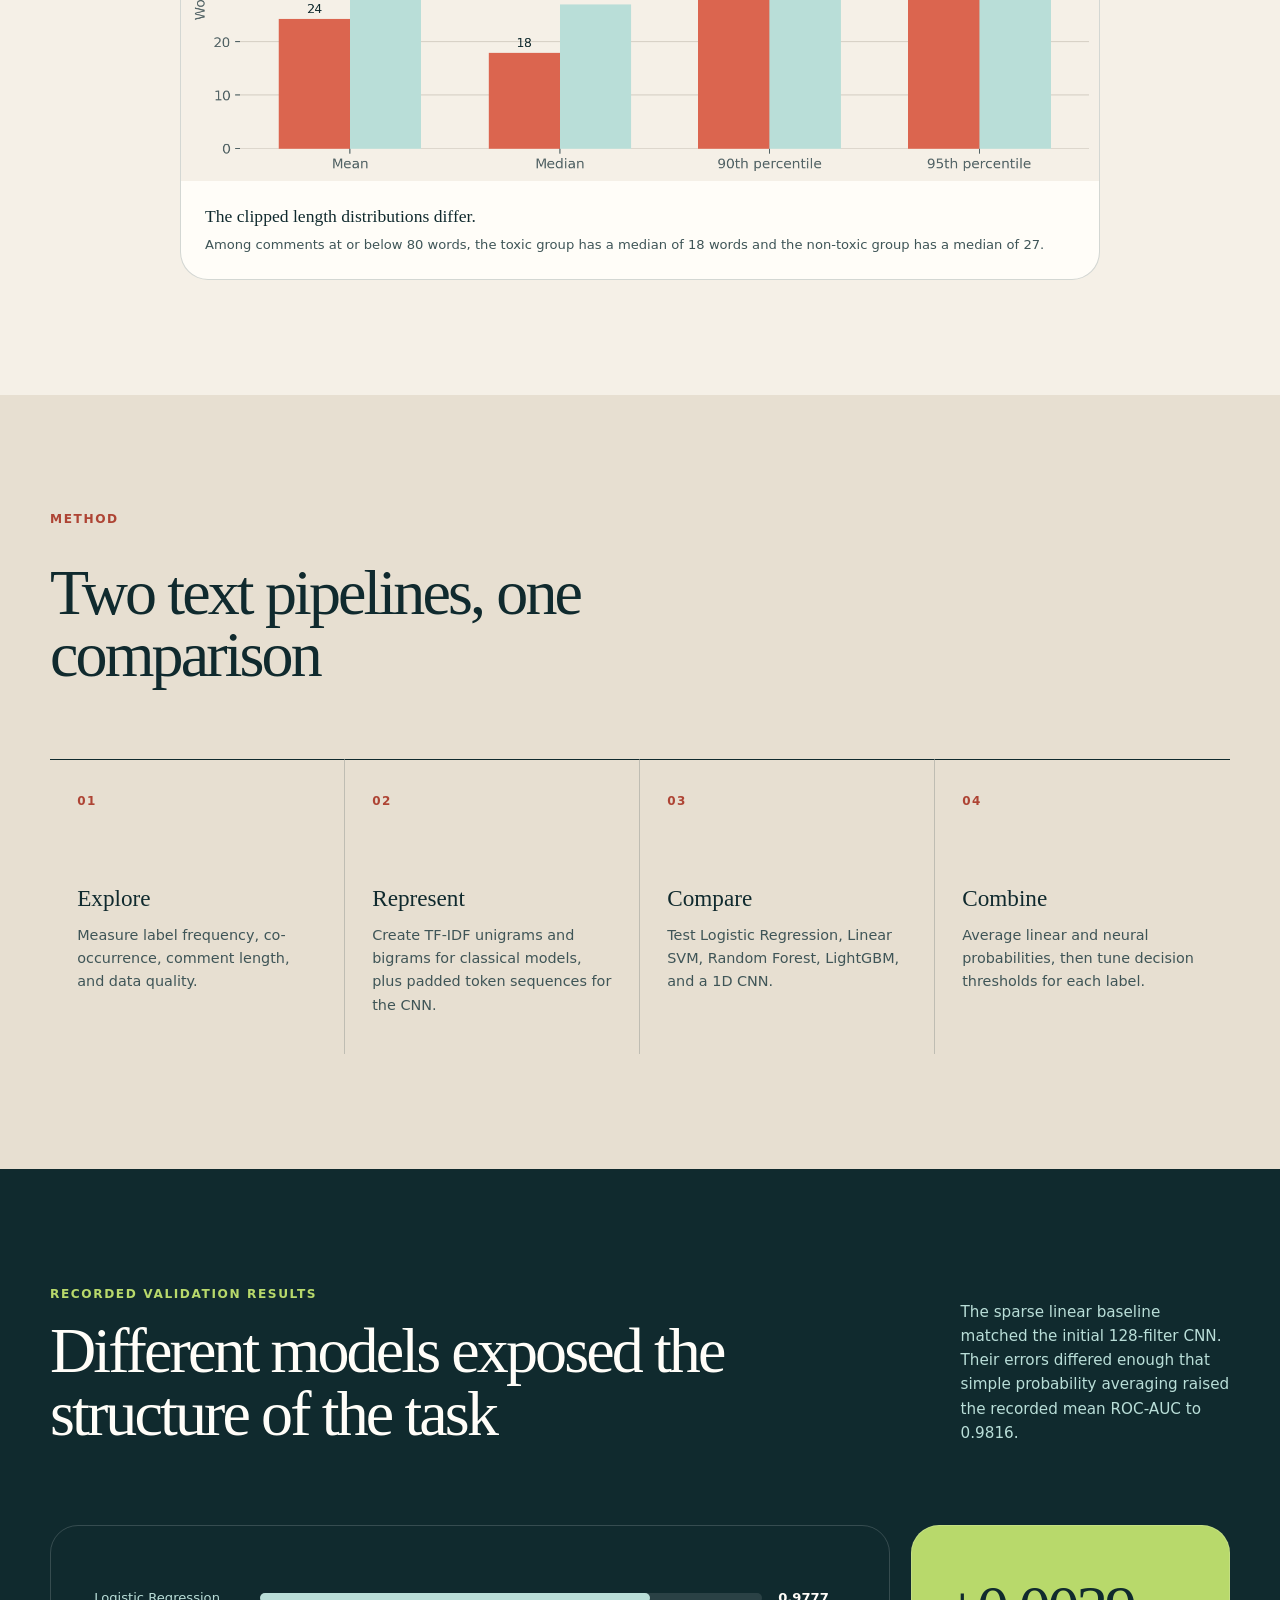
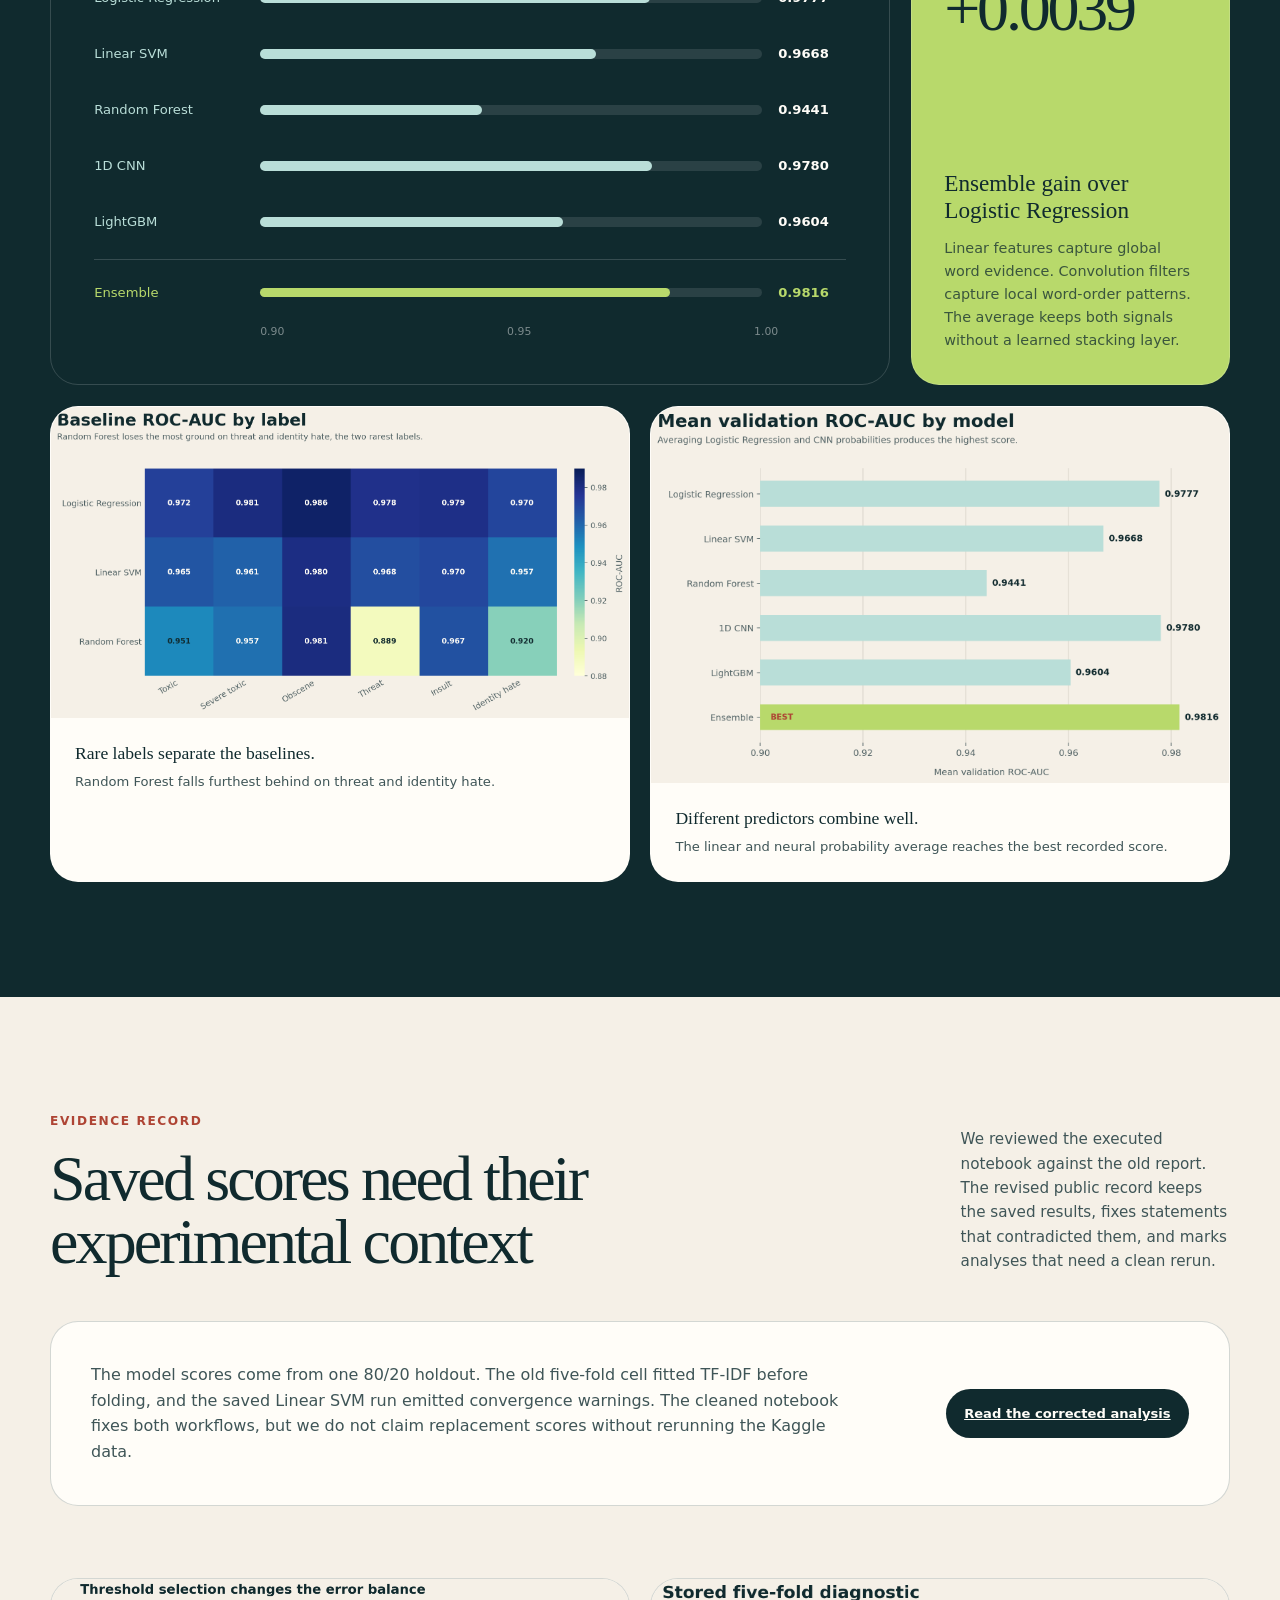
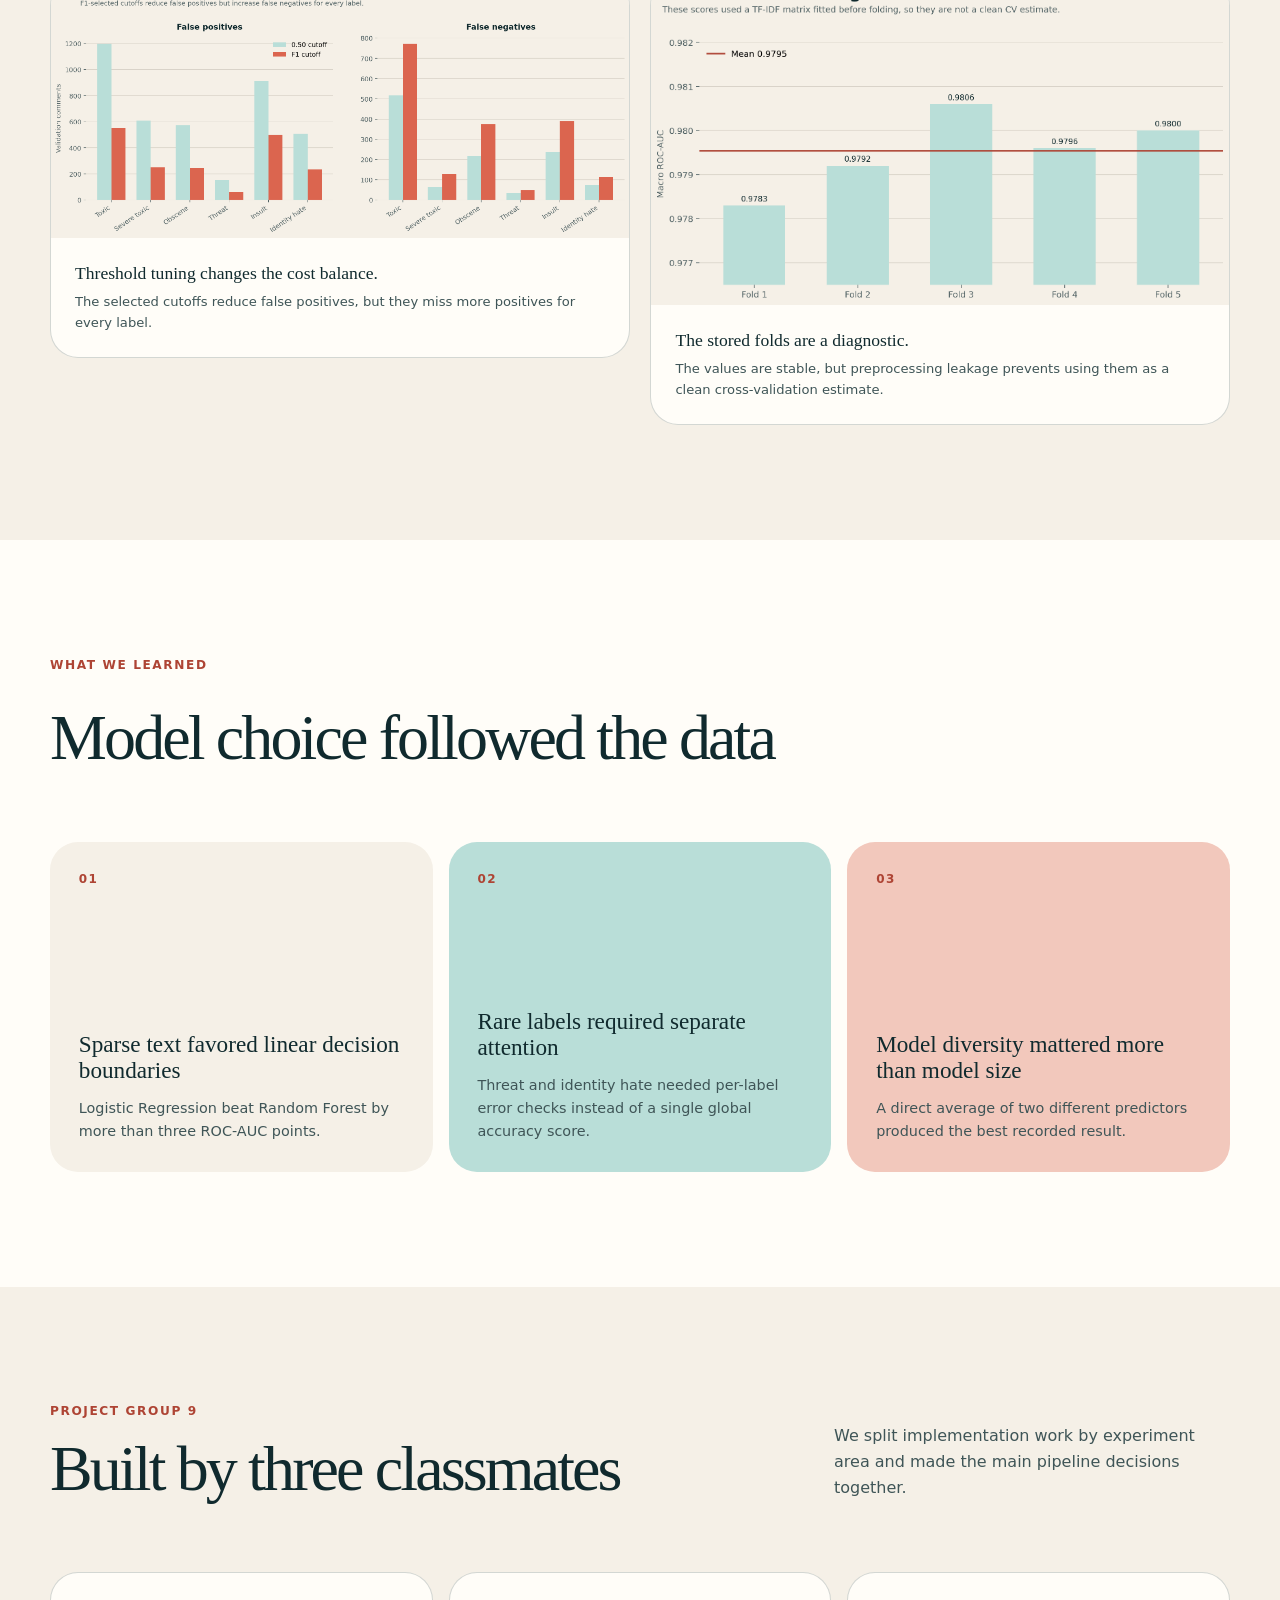
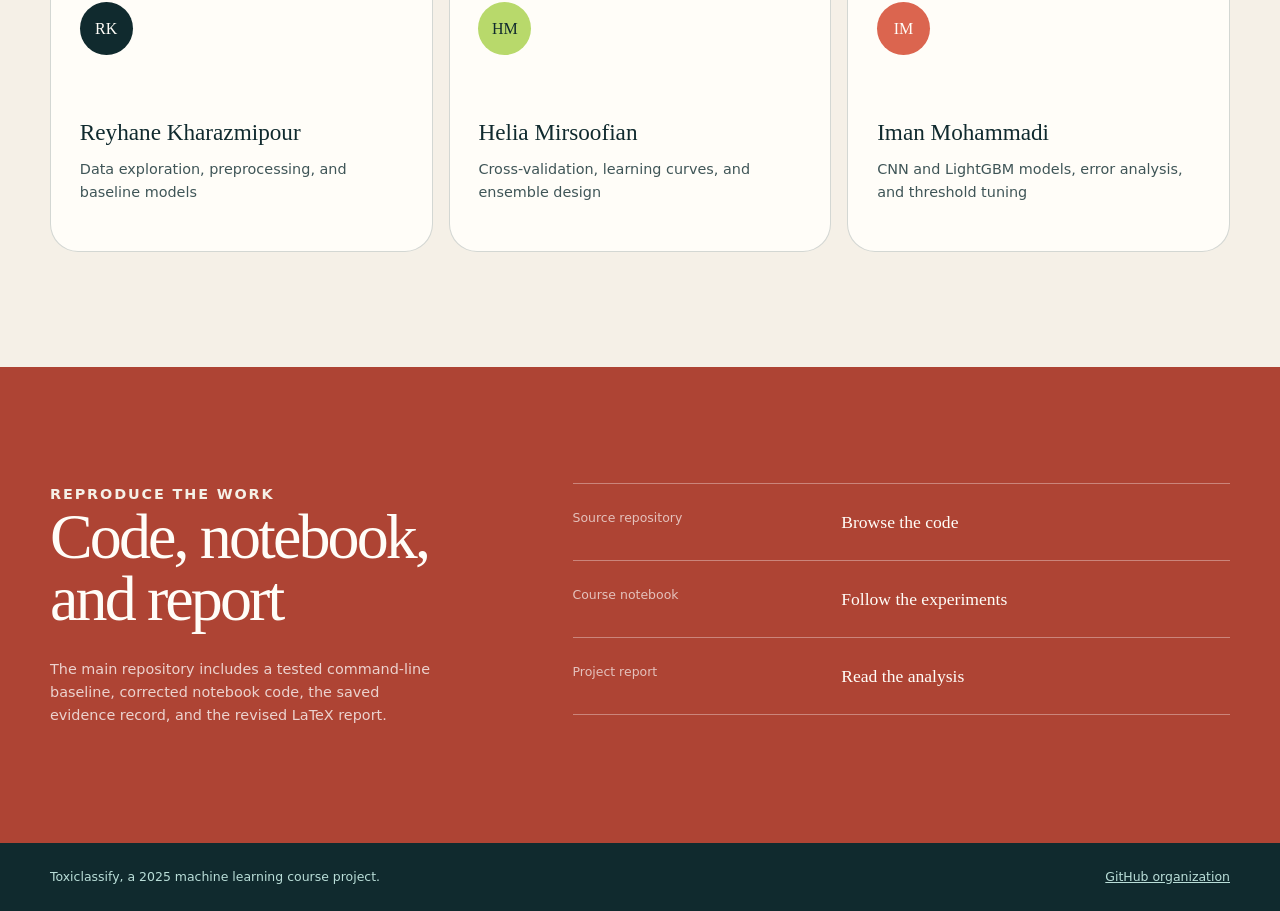
==== commit 885d8c0a: "Expand evidence figures Co-authored-by: Reyhane Kharazmipour <Reyhanekhpr@gmail.com> Co-authored-by:" ====
--- a/index.html
+++ b/index.html
@@ -1,4 +1,4 @@
-<!doctype html>
+<!DOCTYPE html>
 <html lang="en">
   <head>
     <meta charset="utf-8">
@@ -15,7 +15,9 @@
       content="Six-label toxic comment classification with TF-IDF, a 1D CNN, LightGBM, and ensembling."
     >
     <meta property="og:url" content="https://toxiclassify.github.io/">
-    <meta name="twitter:card" content="summary">
+    <meta property="og:image" content="https://toxiclassify.github.io/assets/figures/model-comparison.png">
+    <meta property="og:image:alt" content="Recorded ROC-AUC comparison for six toxic comment classifiers">
+    <meta name="twitter:card" content="summary_large_image">
     <link rel="canonical" href="https://toxiclassify.github.io/">
     <link rel="stylesheet" href="styles.css">
     <title>Toxiclassify | Toxic comment classification</title>
@@ -32,6 +34,7 @@
         <a href="#approach">Approach</a>
         <a href="#data">Data</a>
         <a href="#results">Results</a>
+        <a href="#evidence">Evidence</a>
         <a href="#team">Team</a>
         <a class="nav-code" href="https://github.com/toxiclassify/Main">View code</a>
       </nav>
@@ -79,20 +82,20 @@
         </div>
         <div class="challenge-grid">
           <p class="section-intro">
-            Toxic comments are uncommon, and some categories are rare enough that an all-negative classifier still appears accurate. We centered evaluation on ROC-AUC, then examined per-label errors and tuned thresholds against F1.
-          </p>
-          <div class="imbalance-panel" aria-label="Selected label frequencies">
+            Toxic comments are uncommon, and some categories are rare enough that an all-negative classifier still appears accurate. We centered evaluation on ROC-AUC, selected cutoffs by label against F1, then checked how those choices changed each error type.
+          </p>
+          <div class="imbalance-panel" role="group" aria-label="Selected label frequencies">
             <div class="frequency">
               <div class="frequency-label"><span>Toxic</span><strong>9.58%</strong></div>
-              <div class="frequency-track"><span style="width: 95.8%"></span></div>
+              <div class="frequency-track frequency-toxic"><span></span></div>
             </div>
             <div class="frequency">
               <div class="frequency-label"><span>Identity hate</span><strong>0.88%</strong></div>
-              <div class="frequency-track"><span style="width: 8.8%"></span></div>
+              <div class="frequency-track frequency-identity"><span></span></div>
             </div>
             <div class="frequency">
               <div class="frequency-label"><span>Threat</span><strong>0.30%</strong></div>
-              <div class="frequency-track"><span style="width: 3%"></span></div>
+              <div class="frequency-track frequency-threat"><span></span></div>
             </div>
             <p>Bar widths use a 10% reference scale.</p>
           </div>
@@ -106,7 +109,7 @@
             <h2>Imbalance shapes every modeling decision</h2>
           </div>
           <p>
-            The frequency chart shows how little positive evidence is available for threat and identity hate. The co-occurrence matrix shows that the labels are related, but not interchangeable.
+            The frequency chart shows how little positive evidence is available for threat and identity hate. Co-occurrence confirms that the task is multilabel. A clipped length view adds context about the text itself.
           </p>
         </div>
         <div class="figure-grid">
@@ -136,6 +139,20 @@
             <figcaption>
               <strong>The task is multilabel.</strong>
               <span>Toxic, obscene, and insult often appear together, while threat is more isolated.</span>
+            </figcaption>
+          </figure>
+          <figure class="project-figure wide">
+            <img
+              src="assets/figures/comment-length.png"
+              alt="Grouped bars showing mean, median, 90th percentile, and 95th percentile comment lengths for toxic and non-toxic comments at or below 80 words. Toxic comments are shorter for each displayed statistic."
+              width="1674"
+              height="963"
+              loading="lazy"
+              decoding="async"
+            >
+            <figcaption>
+              <strong>The clipped length distributions differ.</strong>
+              <span>Among comments at or below 80 words, the toxic group has a median of 18 words and the non-toxic group has a median of 27.</span>
             </figcaption>
           </figure>
         </div>
@@ -177,7 +194,7 @@
             <h2>Different models exposed the structure of the task</h2>
           </div>
           <p>
-            The sparse linear baseline matched the CNN. Their errors differed enough that simple probability averaging raised mean ROC-AUC to 0.9816.
+            The sparse linear baseline matched the initial 128-filter CNN. Their errors differed enough that simple probability averaging raised the recorded mean ROC-AUC to 0.9816.
           </p>
         </div>
 
@@ -189,32 +206,32 @@
           >
             <div class="chart-row">
               <span class="model-name">Logistic Regression</span>
-              <div class="bar-track"><span class="bar" style="--score: 77.7%"></span></div>
+              <div class="bar-track"><span class="bar score-logreg"></span></div>
               <strong>0.9777</strong>
             </div>
             <div class="chart-row">
               <span class="model-name">Linear SVM</span>
-              <div class="bar-track"><span class="bar" style="--score: 66.8%"></span></div>
+              <div class="bar-track"><span class="bar score-svm"></span></div>
               <strong>0.9668</strong>
             </div>
             <div class="chart-row">
               <span class="model-name">Random Forest</span>
-              <div class="bar-track"><span class="bar" style="--score: 44.1%"></span></div>
+              <div class="bar-track"><span class="bar score-rf"></span></div>
               <strong>0.9441</strong>
             </div>
             <div class="chart-row">
               <span class="model-name">1D CNN</span>
-              <div class="bar-track"><span class="bar" style="--score: 78%"></span></div>
+              <div class="bar-track"><span class="bar score-cnn"></span></div>
               <strong>0.9780</strong>
             </div>
             <div class="chart-row">
               <span class="model-name">LightGBM</span>
-              <div class="bar-track"><span class="bar" style="--score: 60.4%"></span></div>
+              <div class="bar-track"><span class="bar score-lgbm"></span></div>
               <strong>0.9604</strong>
             </div>
             <div class="chart-row best">
               <span class="model-name">Ensemble</span>
-              <div class="bar-track"><span class="bar" style="--score: 81.6%"></span></div>
+              <div class="bar-track"><span class="bar score-ensemble"></span></div>
               <strong>0.9816</strong>
             </div>
             <div class="chart-axis" aria-hidden="true">
@@ -222,9 +239,9 @@
             </div>
           </div>
 
-          <aside class="finding-card">
+          <aside class="finding-card" aria-labelledby="ensemble-gain-title">
             <p class="finding-number">+0.0039</p>
-            <h3>Ensemble gain over Logistic Regression</h3>
+            <h3 id="ensemble-gain-title">Ensemble gain over Logistic Regression</h3>
             <p>
               Linear features capture global word evidence. Convolution filters capture local word-order patterns. The average keeps both signals without a learned stacking layer.
             </p>
@@ -248,7 +265,7 @@
           <figure class="project-figure result-figure">
             <img
               src="assets/figures/model-comparison.png"
-              alt="Horizontal bars comparing mean ROC-AUC. The ensemble is highest at 0.9816, followed by the CNN at 0.9780 and Logistic Regression at 0.9777."
+              alt="Horizontal bars comparing recorded mean ROC-AUC. The Logistic Regression and initial CNN average is highest at 0.9816, followed by the initial CNN at 0.9780 and Logistic Regression at 0.9777."
               width="1620"
               height="1056"
               loading="lazy"
@@ -257,6 +274,54 @@
             <figcaption>
               <strong>Different predictors combine well.</strong>
               <span>The linear and neural probability average reaches the best recorded score.</span>
+            </figcaption>
+          </figure>
+        </div>
+      </section>
+
+      <section class="section evidence-section" id="evidence">
+        <div class="section-heading data-heading">
+          <div>
+            <p class="eyebrow">Evidence record</p>
+            <h2>Saved scores need their experimental context</h2>
+          </div>
+          <p>
+            We reviewed the executed notebook against the old report. The revised public record keeps the saved results, fixes statements that contradicted them, and marks analyses that need a clean rerun.
+          </p>
+        </div>
+        <div class="record-note">
+          <p>
+            The model scores come from one 80/20 holdout. The old five-fold cell fitted TF-IDF before folding, and the saved Linear SVM run emitted convergence warnings. The cleaned notebook fixes both workflows, but we do not claim replacement scores without rerunning the Kaggle data.
+          </p>
+          <a href="https://github.com/toxiclassify/Main/blob/main/report/toxic_comment_classification_report.pdf">Read the corrected analysis</a>
+        </div>
+        <div class="figure-grid evidence-grid">
+          <figure class="project-figure">
+            <img
+              src="assets/figures/threshold-errors.png"
+              alt="Two grouped bar charts compare errors at a 0.50 cutoff and at F1-selected cutoffs. False positives decrease for all six labels, while false negatives increase for all six labels."
+              width="2198"
+              height="987"
+              loading="lazy"
+              decoding="async"
+            >
+            <figcaption>
+              <strong>Threshold tuning changes the cost balance.</strong>
+              <span>The selected cutoffs reduce false positives, but they miss more positives for every label.</span>
+            </figcaption>
+          </figure>
+          <figure class="project-figure">
+            <img
+              src="assets/figures/cv-diagnostic.png"
+              alt="Five bars show stored fold ROC-AUC scores from 0.9783 to 0.9806 with a mean of 0.9795. A note states that TF-IDF was fitted before folding."
+              width="1689"
+              height="955"
+              loading="lazy"
+              decoding="async"
+            >
+            <figcaption>
+              <strong>The stored folds are a diagnostic.</strong>
+              <span>The values are stable, but preprocessing leakage prevents using them as a clean cross-validation estimate.</span>
             </figcaption>
           </figure>
         </div>
@@ -317,7 +382,7 @@
         <div>
           <p class="eyebrow">Reproduce the work</p>
           <h2 id="resources-title">Code, notebook, and report</h2>
-          <p>The main repository includes a tested command-line baseline and the course artifacts used to record these results.</p>
+          <p>The main repository includes a tested command-line baseline, corrected notebook code, the saved evidence record, and the revised LaTeX report.</p>
         </div>
         <div class="resource-links">
           <a href="https://github.com/toxiclassify/Main">
--- a/styles.css
+++ b/styles.css
@@ -342,7 +342,8 @@
   background: var(--white);
 }
 
-.data-section {
+.data-section,
+.evidence-section {
   background: var(--paper);
 }
 
@@ -373,6 +374,12 @@
   background: var(--white);
   border: 1px solid var(--line);
   border-radius: var(--radius);
+}
+
+.project-figure.wide {
+  width: min(100%, 920px);
+  grid-column: 1 / -1;
+  justify-self: center;
 }
 
 .project-figure img {
@@ -446,6 +453,18 @@
   min-width: 0.6rem;
   background: var(--lime);
   border-radius: inherit;
+}
+
+.frequency-toxic span {
+  width: 95.8%;
+}
+
+.frequency-identity span {
+  width: 8.8%;
+}
+
+.frequency-threat span {
+  width: 3%;
 }
 
 .imbalance-panel > p {
@@ -559,10 +578,33 @@
 
 .bar {
   display: block;
-  width: var(--score);
   height: 100%;
   background: var(--aqua);
   border-radius: inherit;
+}
+
+.score-logreg {
+  width: 77.7%;
+}
+
+.score-svm {
+  width: 66.8%;
+}
+
+.score-rf {
+  width: 44.1%;
+}
+
+.score-cnn {
+  width: 78%;
+}
+
+.score-lgbm {
+  width: 60.4%;
+}
+
+.score-ensemble {
+  width: 81.6%;
 }
 
 .chart-row.best {
@@ -615,6 +657,42 @@
 
 .results-figure-grid {
   margin-top: 1.3rem;
+}
+
+.record-note {
+  margin-top: 3rem;
+  padding: clamp(1.5rem, 4vw, 2.5rem);
+  display: flex;
+  align-items: center;
+  justify-content: space-between;
+  gap: 2rem;
+  background: var(--white);
+  border: 1px solid var(--line);
+  border-radius: var(--radius);
+}
+
+.record-note p {
+  max-width: 760px;
+  margin: 0;
+  color: var(--ink-soft);
+}
+
+.record-note a {
+  flex: 0 0 auto;
+  padding: 0.85rem 1.15rem;
+  color: var(--white);
+  background: var(--ink);
+  border-radius: 999px;
+  font-size: 0.82rem;
+  font-weight: 700;
+}
+
+.record-note a:hover {
+  background: var(--coral-dark);
+}
+
+.evidence-grid {
+  align-items: start;
 }
 
 .result-figure {
@@ -838,6 +916,11 @@
     grid-template-columns: 1fr;
   }
 
+  .record-note {
+    align-items: flex-start;
+    flex-direction: column;
+  }
+
   .finding-card {
     min-height: 320px;
   }
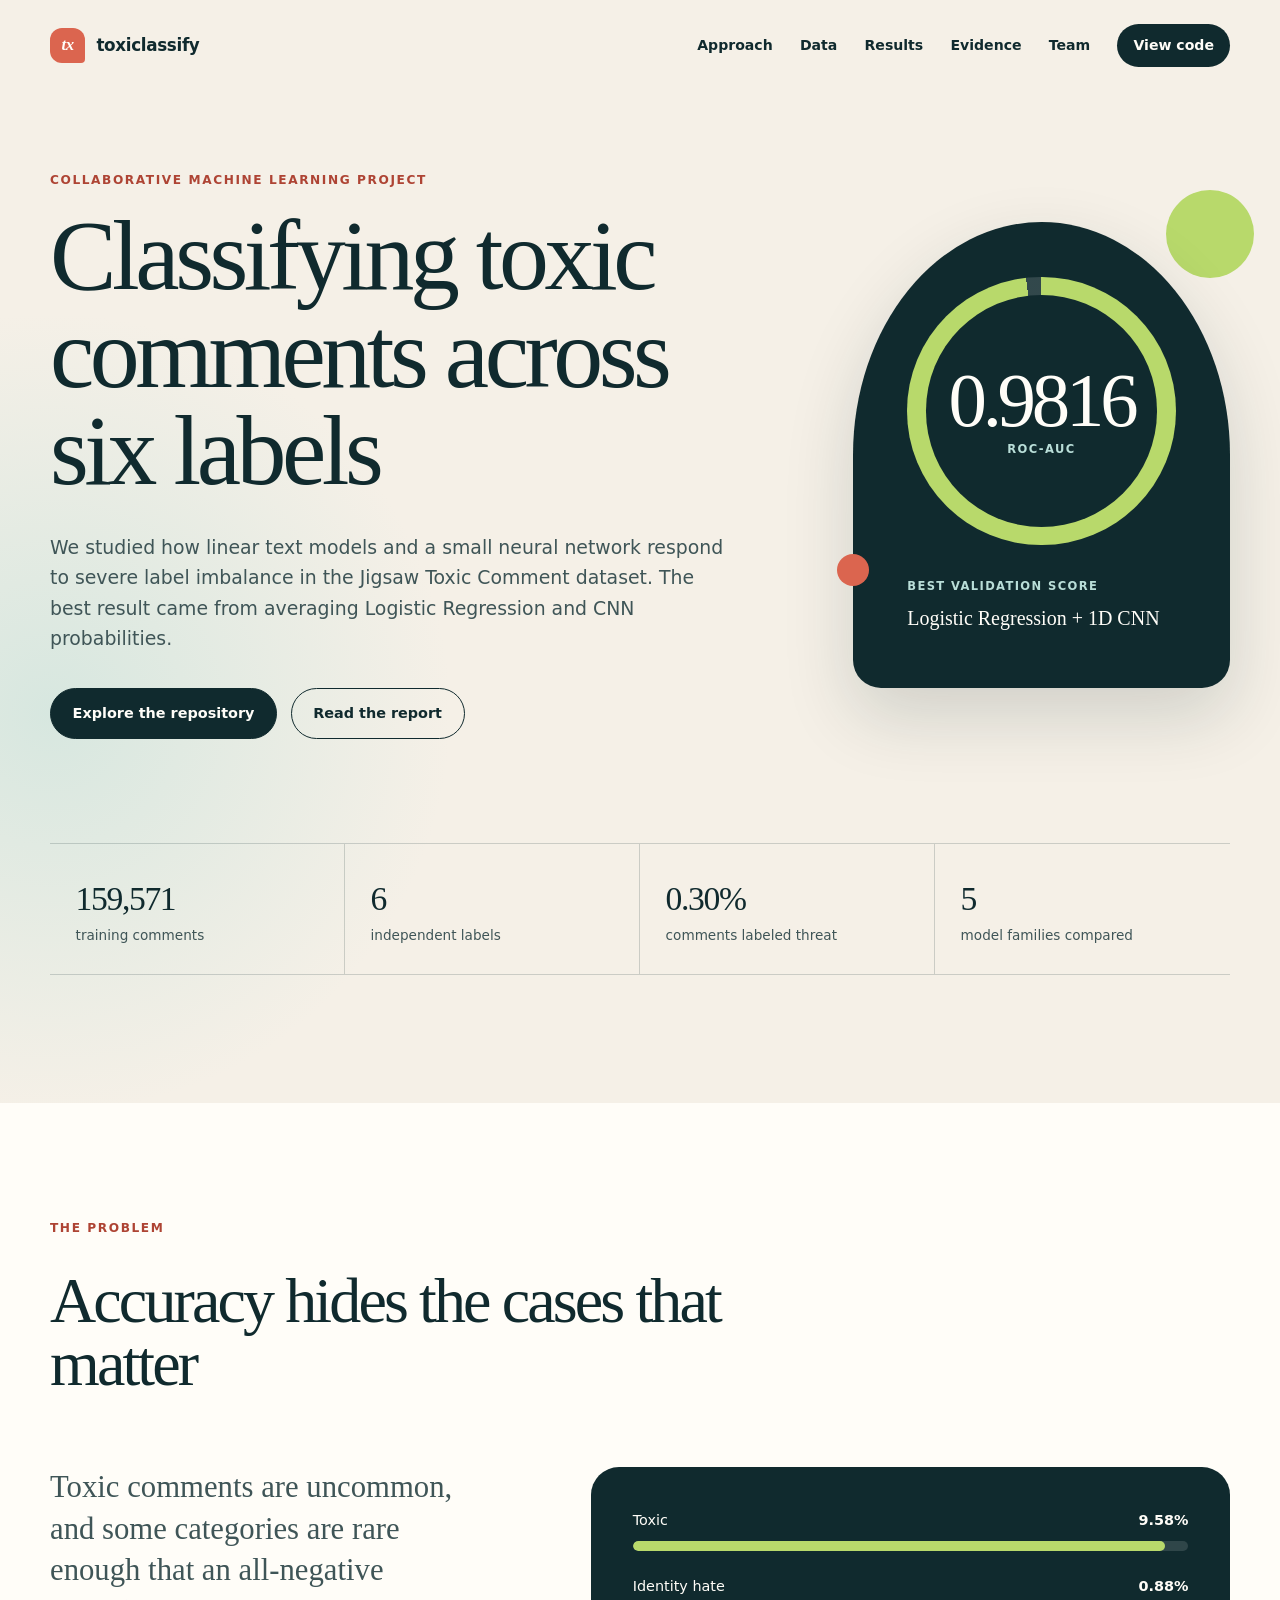
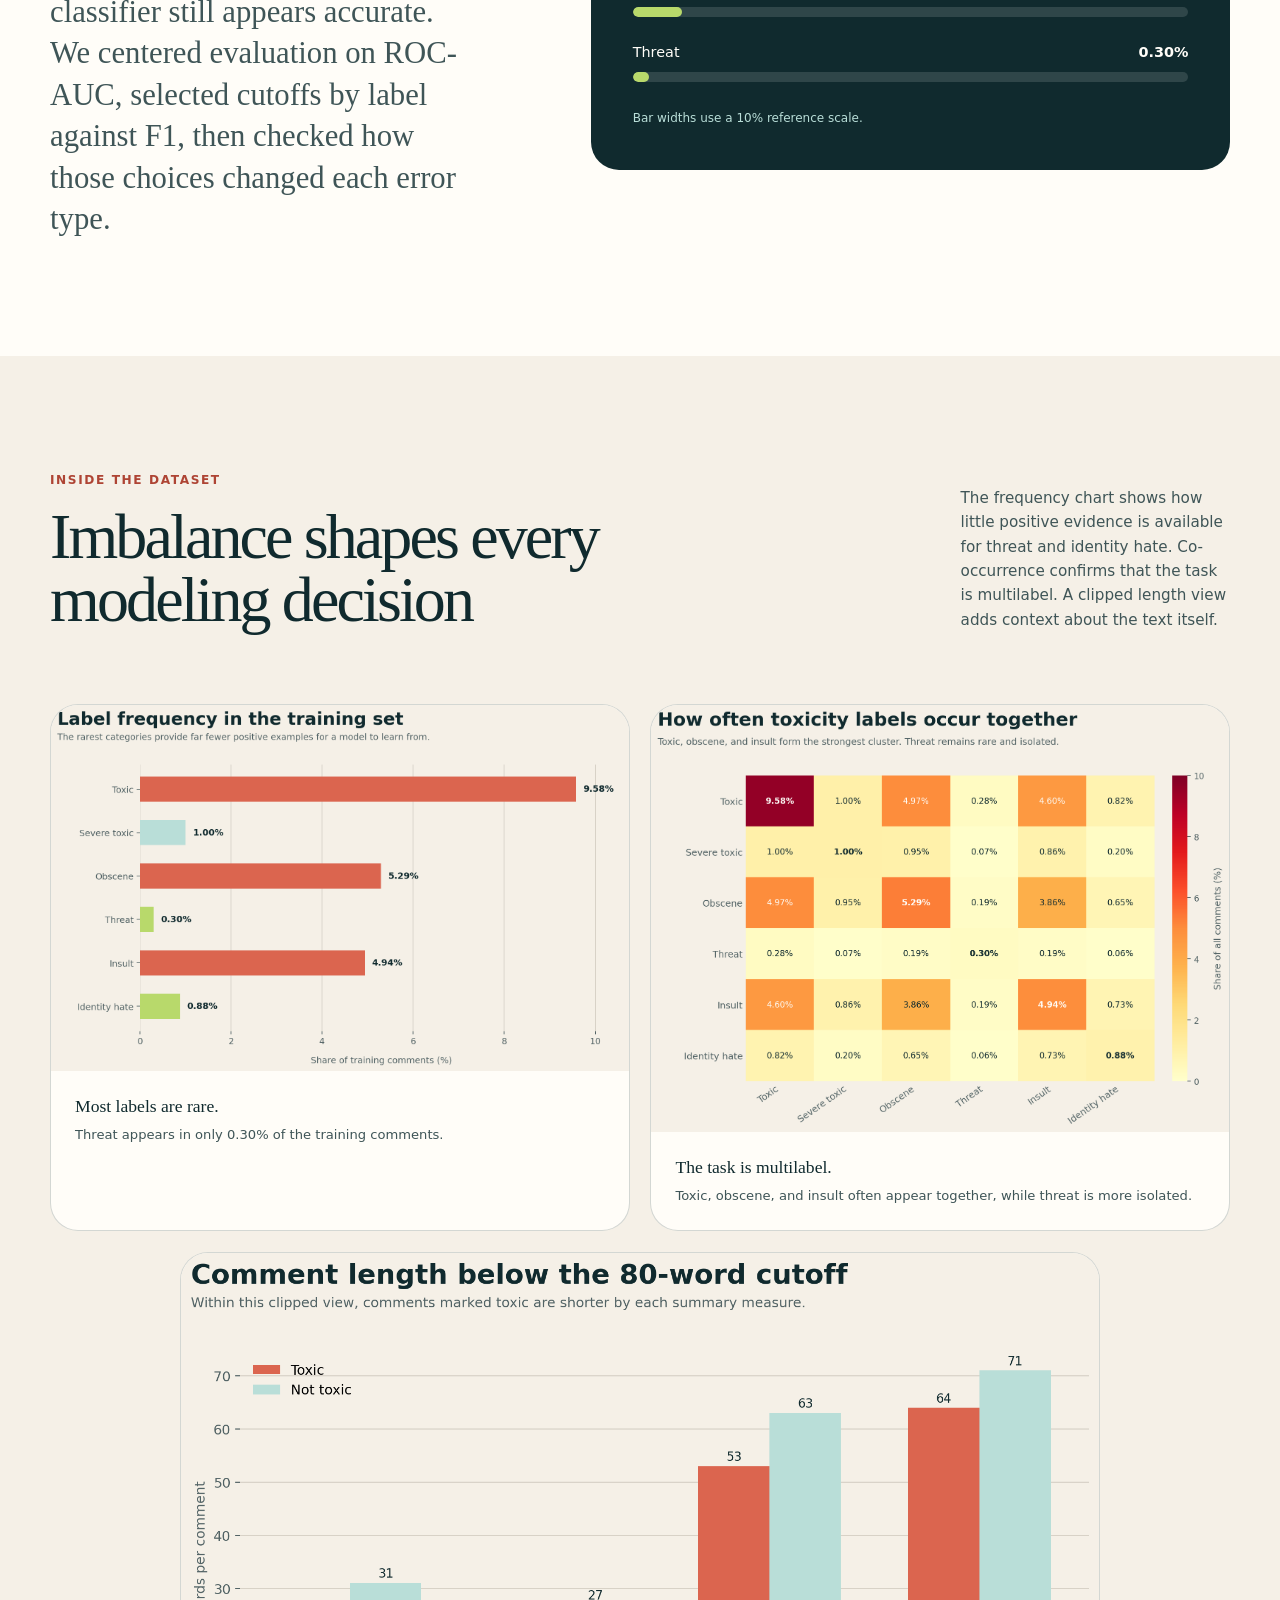
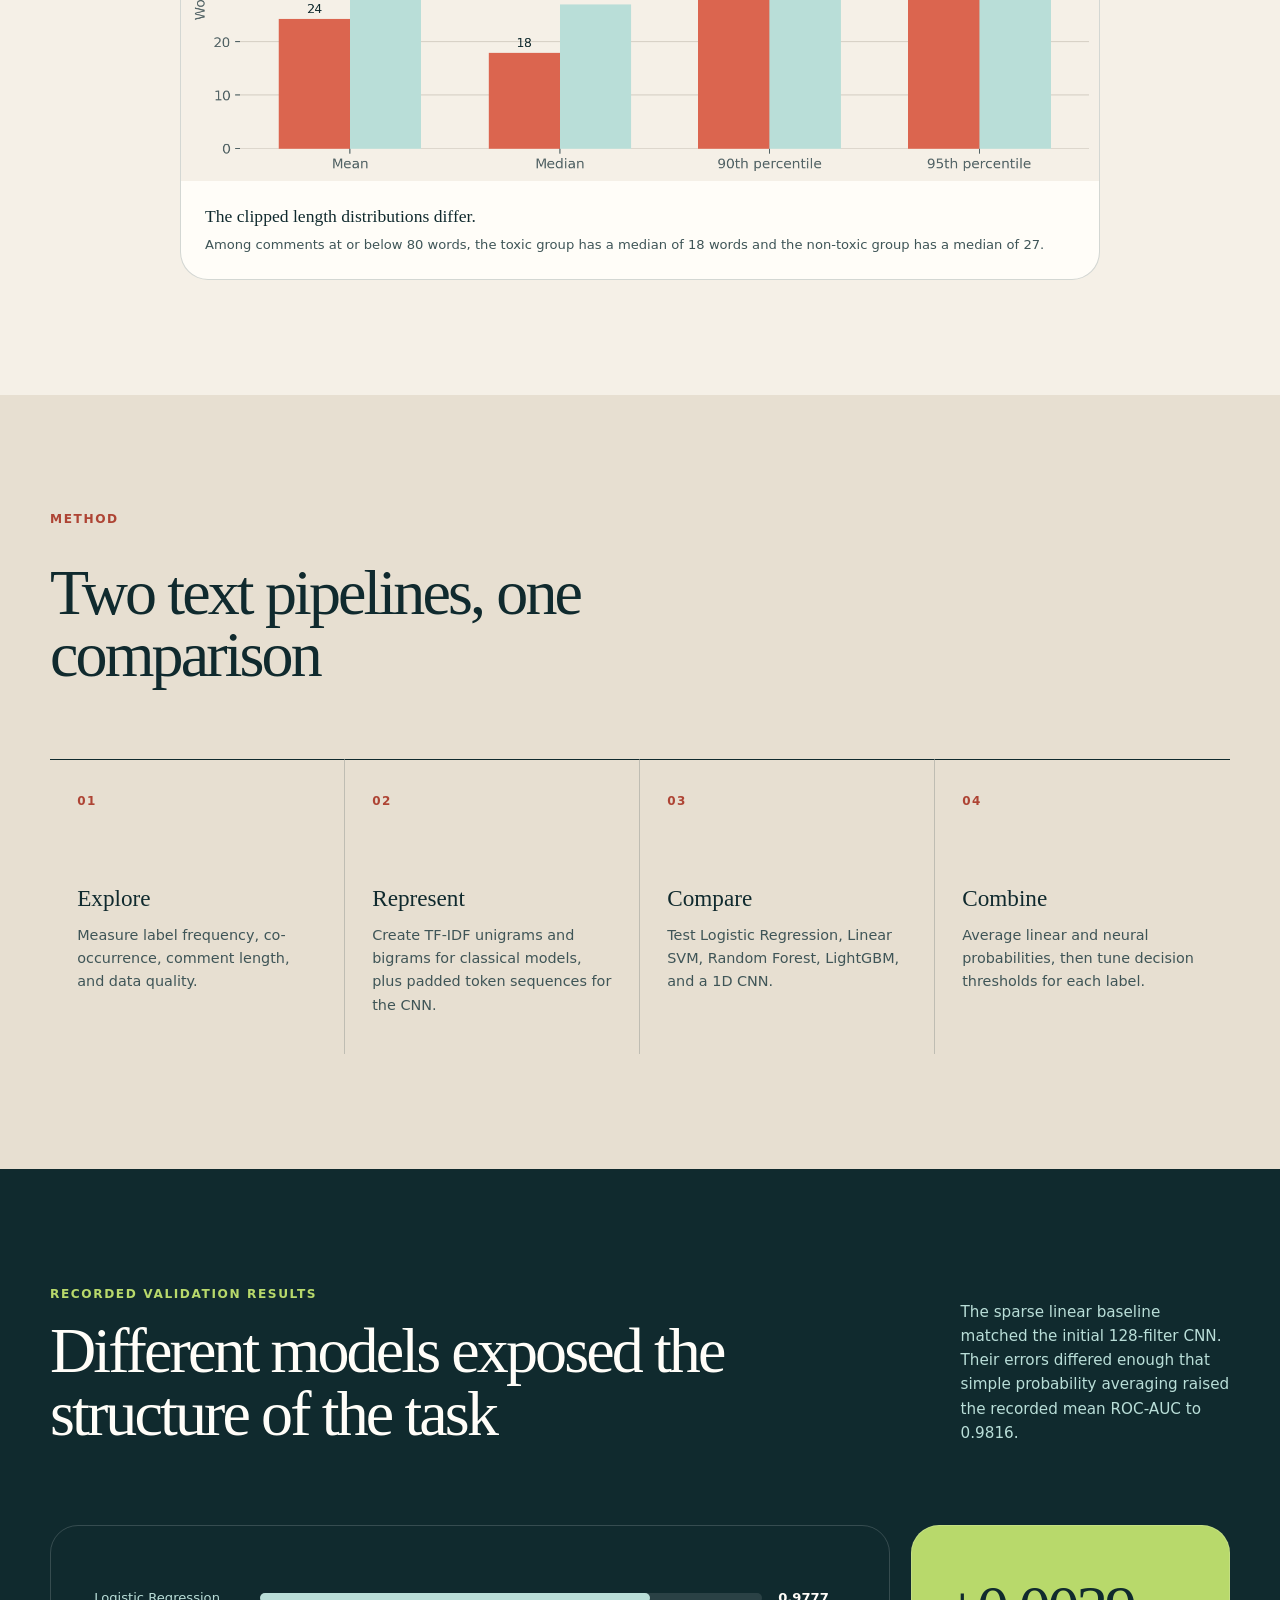
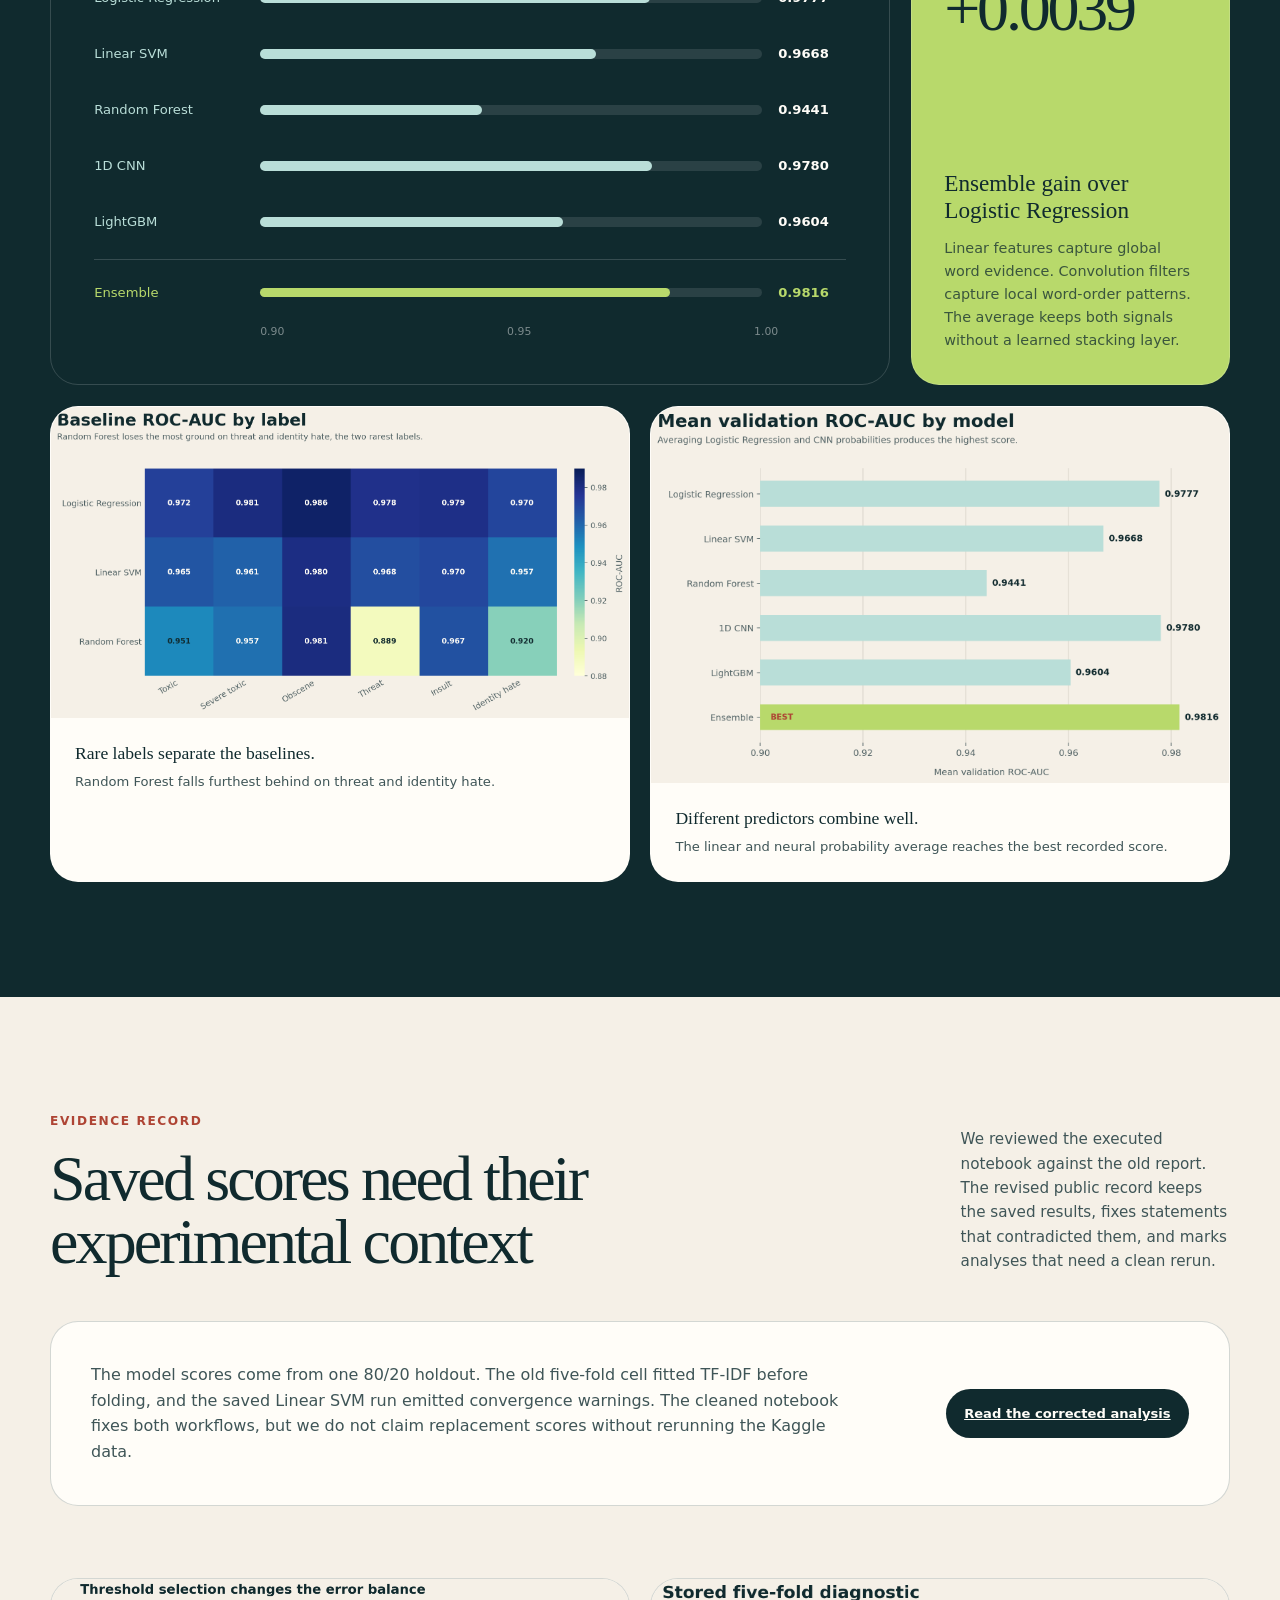
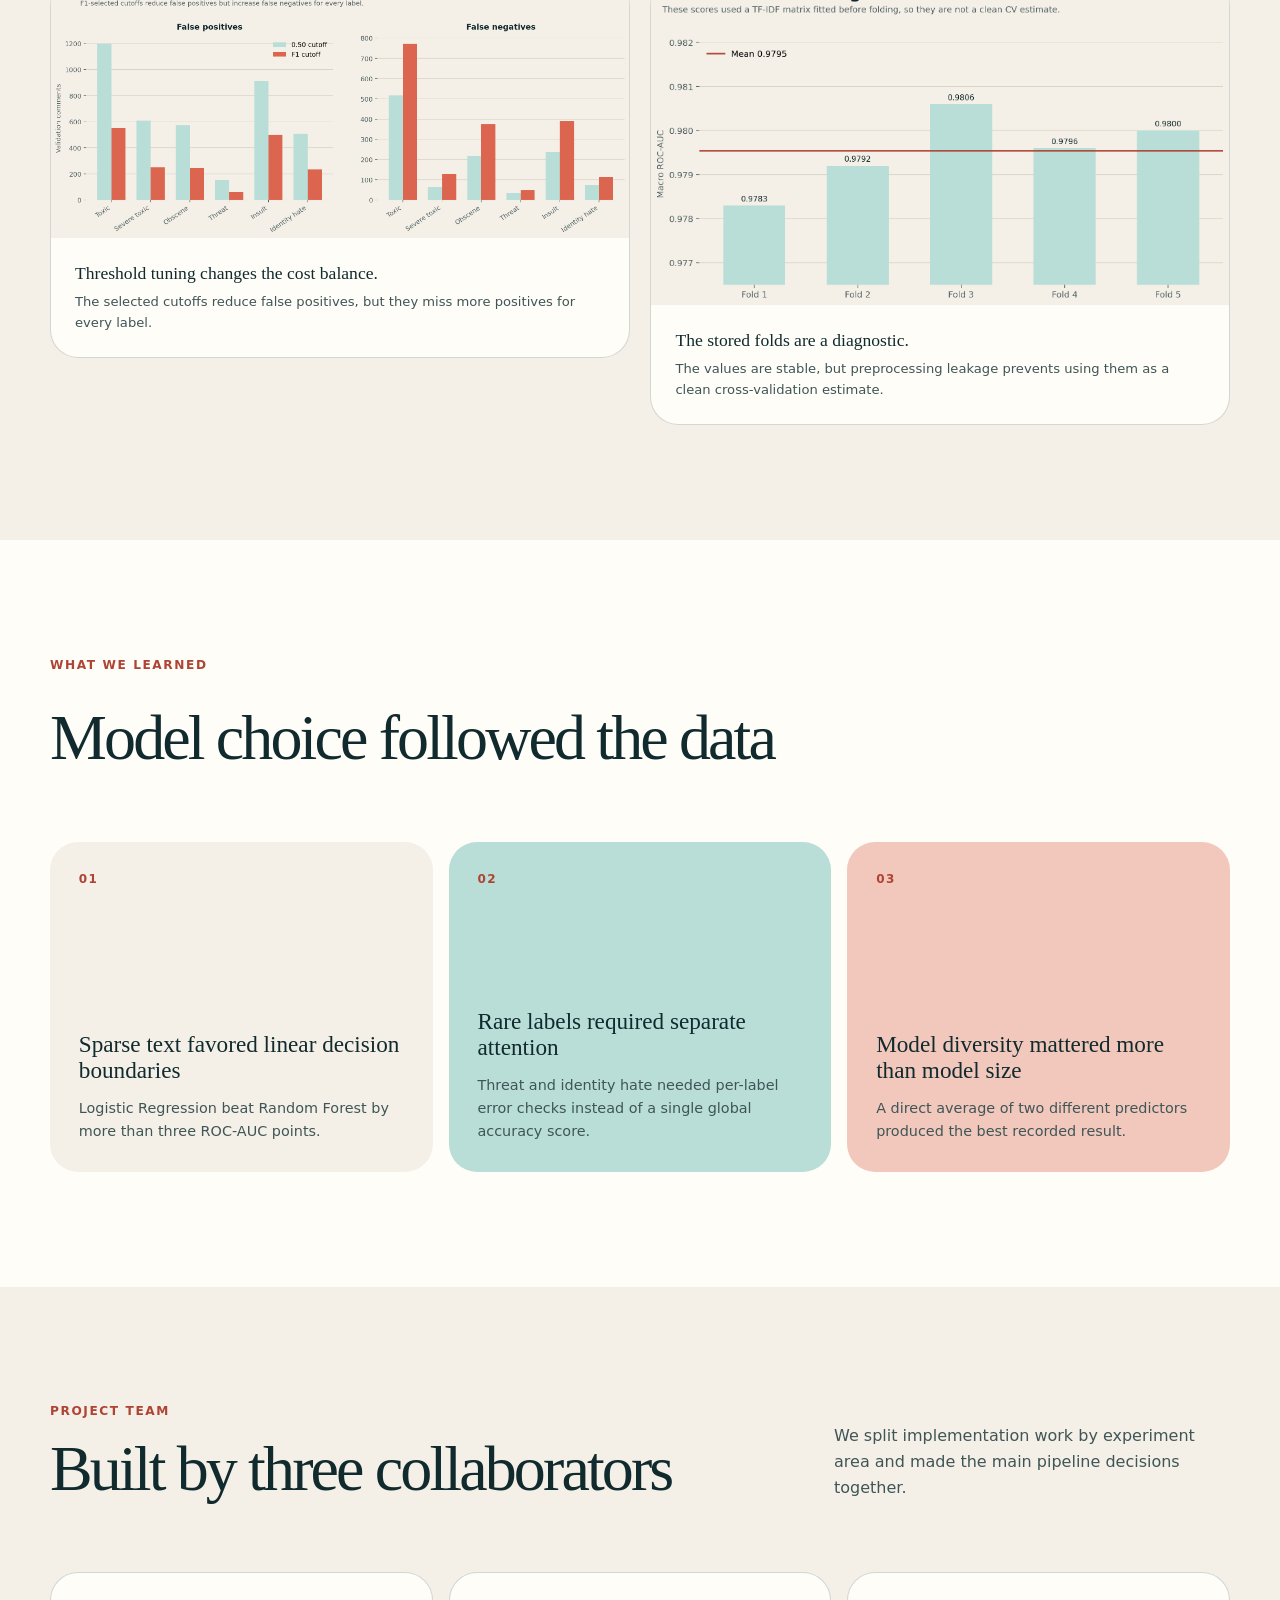
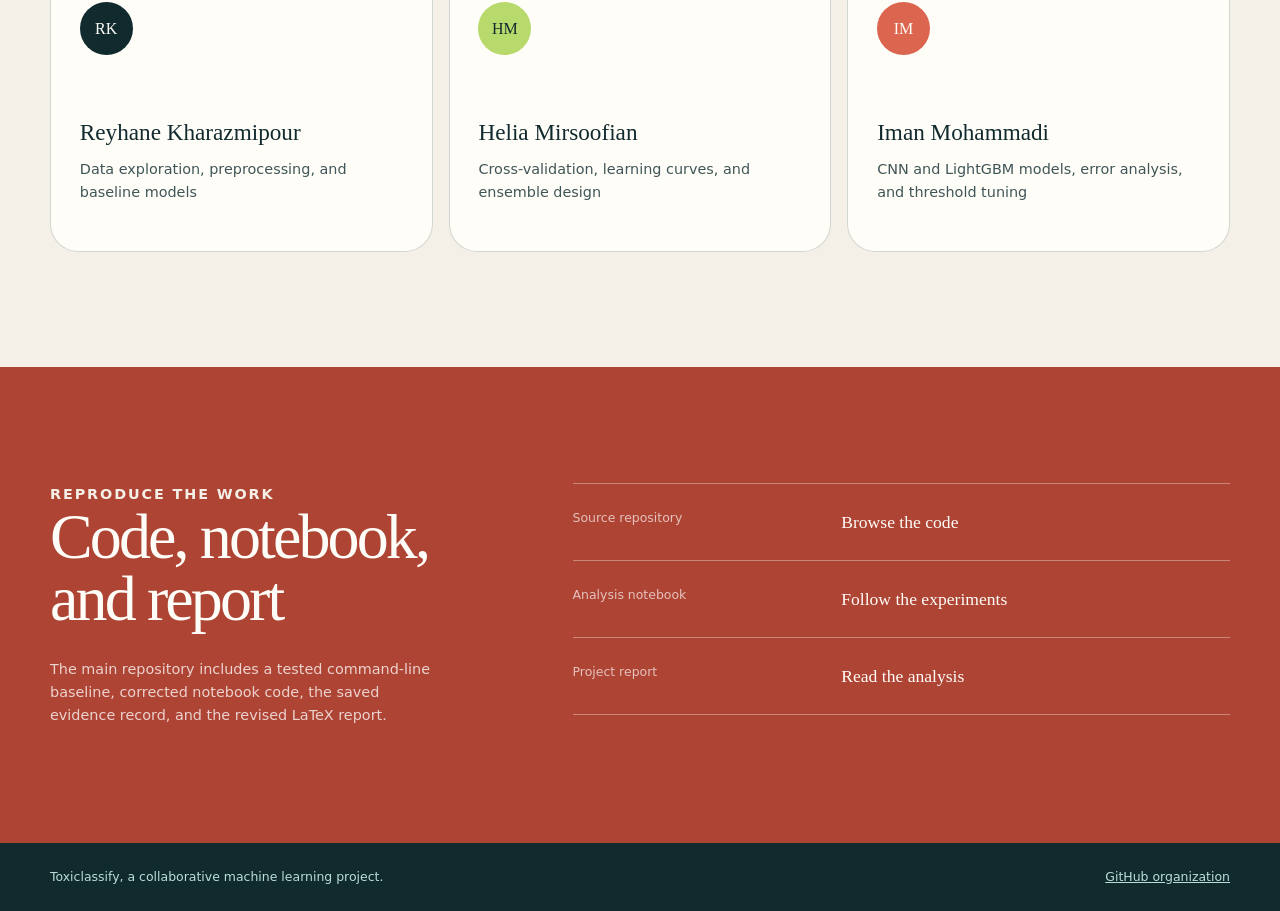
==== commit c8f5667b: "Refine project presentation Co-authored-by: Reyhane Kharazmipour <Reyhanekhpr@gmail.com> Co-authored" ====
--- a/index.html
+++ b/index.html
@@ -6,7 +6,7 @@
     <meta name="theme-color" content="#102a2e">
     <meta
       name="description"
-      content="Toxiclassify is a course project comparing classical and neural models for multilabel toxic comment classification."
+      content="Toxiclassify compares classical and neural models for multilabel toxic comment classification."
     >
     <meta property="og:type" content="website">
     <meta property="og:title" content="Toxiclassify">
@@ -43,7 +43,7 @@
     <main id="main-content">
       <section class="hero" id="top">
         <div class="hero-copy">
-          <p class="eyebrow">Group 9 machine learning project, 2025</p>
+          <p class="eyebrow">Collaborative machine learning project</p>
           <h1>Classifying toxic comments across six labels</h1>
           <p class="hero-lead">
             We studied how linear text models and a small neural network respond to severe label imbalance in the Jigsaw Toxic Comment dataset. The best result came from averaging Logistic Regression and CNN probabilities.
@@ -354,8 +354,8 @@
       <section class="section team-section" id="team">
         <div class="section-heading team-heading">
           <div>
-            <p class="eyebrow">Project Group 9</p>
-            <h2>Built by three classmates</h2>
+            <p class="eyebrow">Project team</p>
+            <h2>Built by three collaborators</h2>
           </div>
           <p>We split implementation work by experiment area and made the main pipeline decisions together.</p>
         </div>
@@ -390,7 +390,7 @@
             <strong>Browse the code</strong>
           </a>
           <a href="https://github.com/toxiclassify/Main/blob/main/notebooks/toxic_comment_classification.ipynb">
-            <span>Course notebook</span>
+            <span>Analysis notebook</span>
             <strong>Follow the experiments</strong>
           </a>
           <a href="https://github.com/toxiclassify/Main/blob/main/report/toxic_comment_classification_report.pdf">
@@ -402,7 +402,7 @@
     </main>
 
     <footer>
-      <p>Toxiclassify, a 2025 machine learning course project.</p>
+      <p>Toxiclassify, a collaborative machine learning project.</p>
       <a href="https://github.com/toxiclassify">GitHub organization</a>
     </footer>
   </body>
